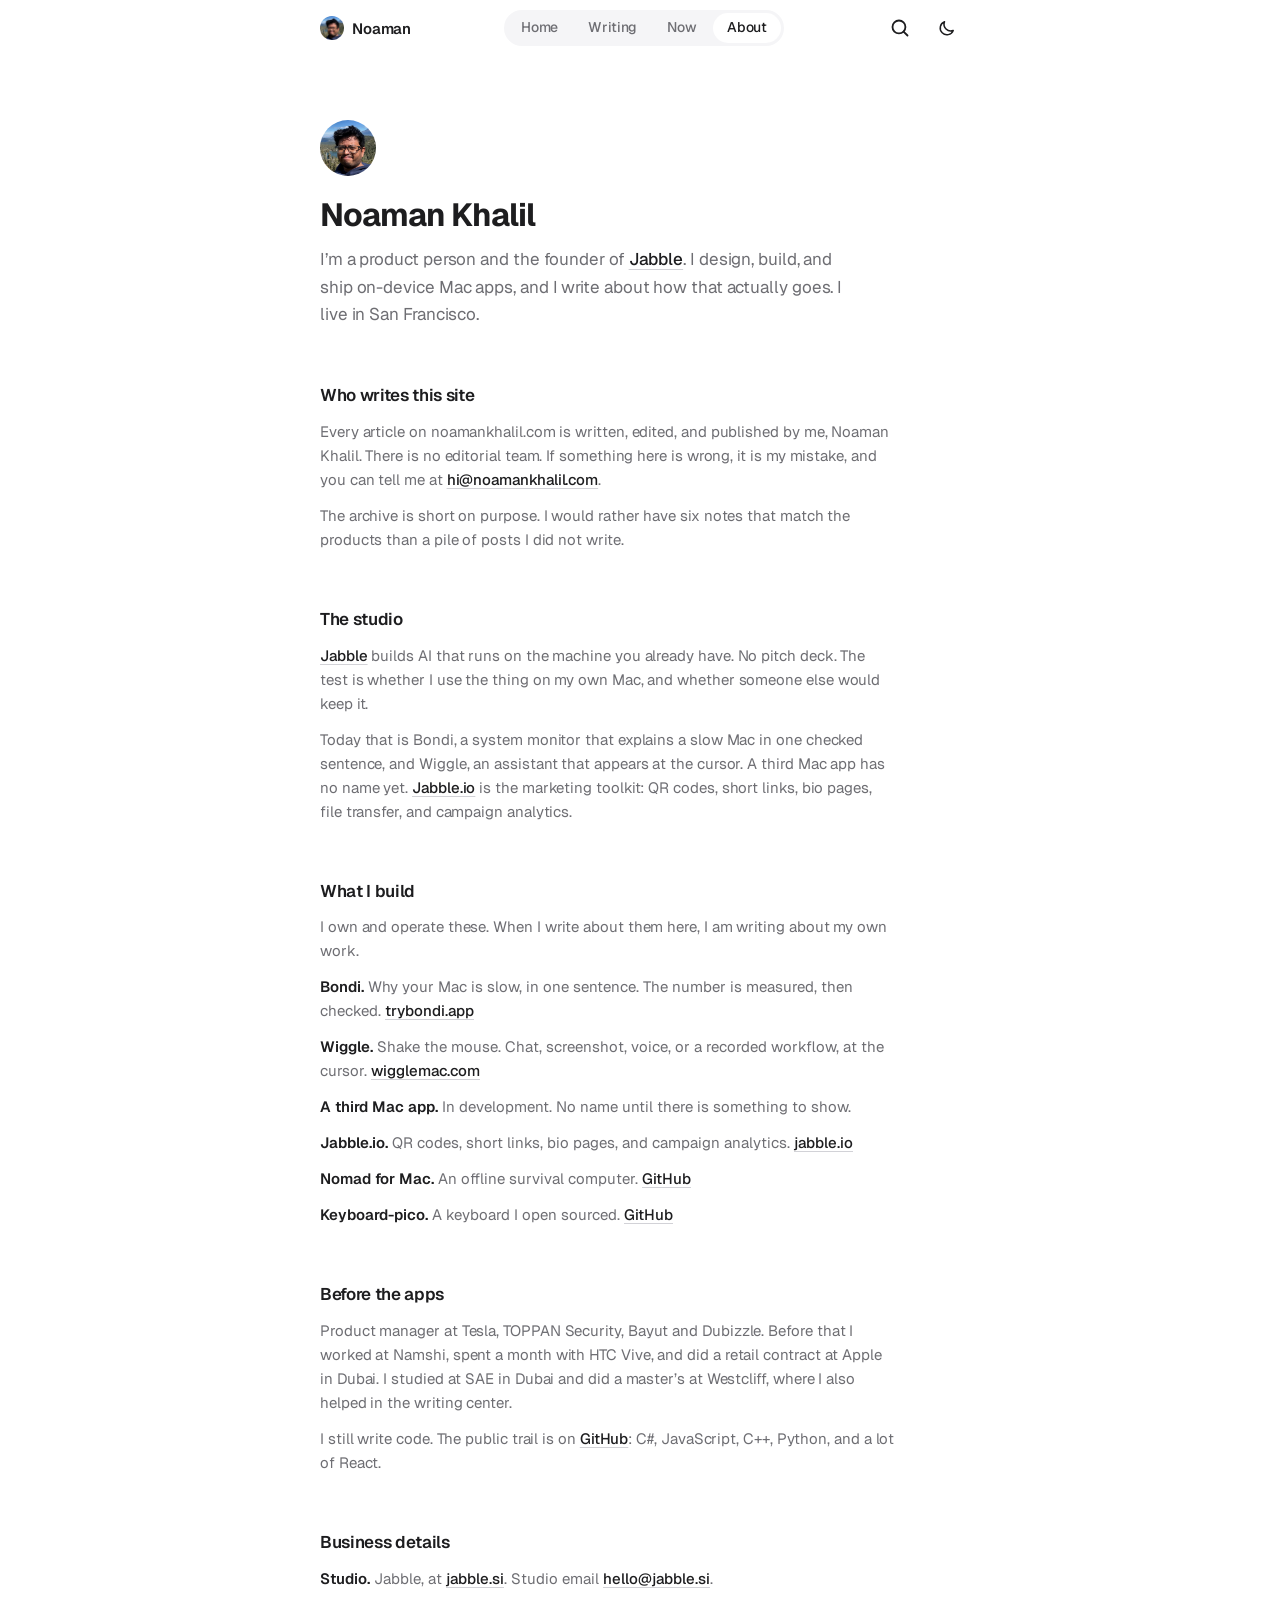
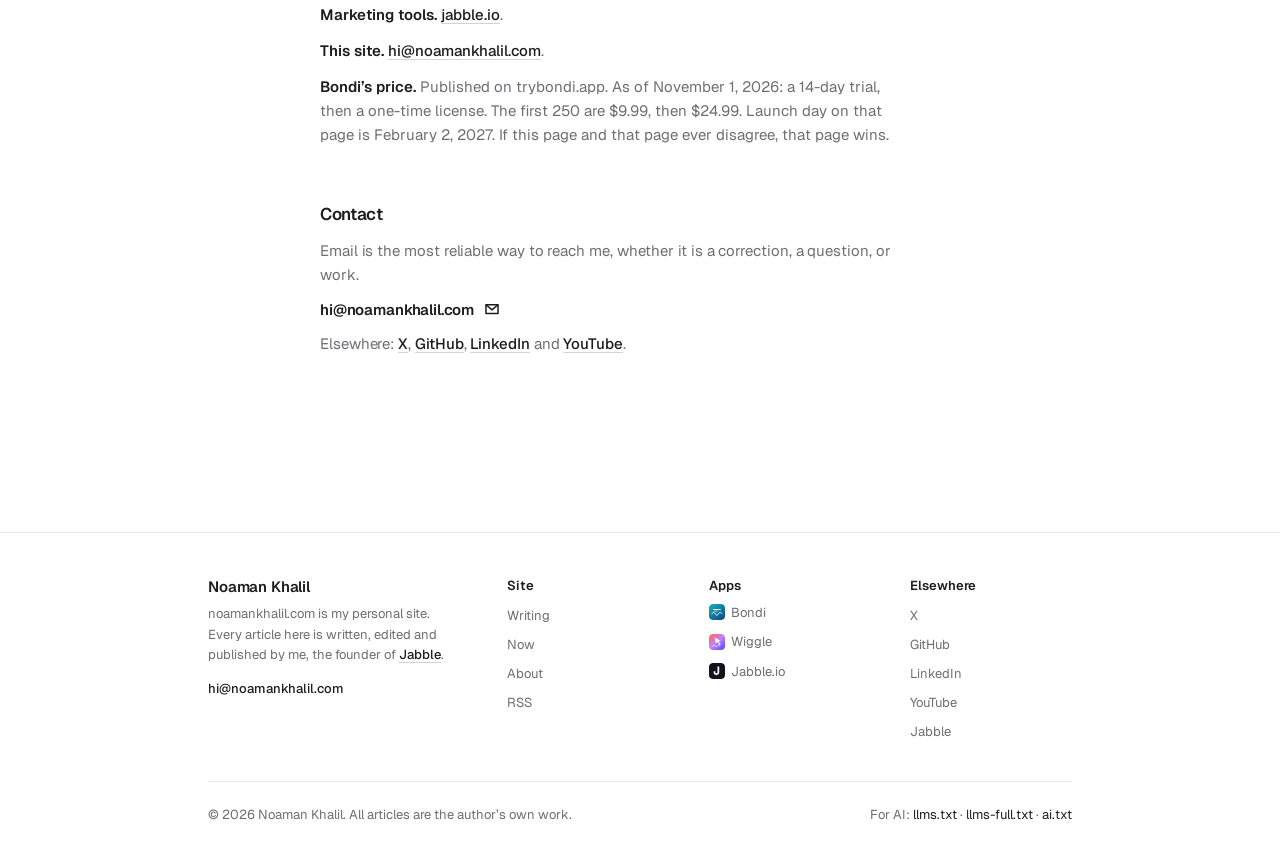
==== about/index.html @ a0c40c72 "Build a personal site in the attacomsian layout Replace the studio template with Noaman Khalil’s app" ====
<!DOCTYPE html>
<html lang="en">
<head>
<script>
(function () {
  document.documentElement.classList.add('js');
  try {
    var stored = localStorage.getItem('theme');
    if (stored === 'light' || stored === 'dark') document.documentElement.setAttribute('data-theme', stored);
  } catch (e) {}
})();
</script>
<meta charset="utf-8">
<meta name="viewport" content="width=device-width, initial-scale=1">
<title>About</title>
<meta name="description" content="Noaman Khalil is the founder of Jabble. He builds Bondi and Wiggle, two on-device Mac apps, and writes every article on this site himself.">
<meta name="author" content="Noaman Khalil">
<link rel="icon" type="image/svg+xml" href="/assets/img/ico/favicon.svg">
<link rel="manifest" href="/assets/img/ico/site.webmanifest">
<link rel="preconnect" href="https://fonts.googleapis.com">
<link rel="preconnect" href="https://fonts.gstatic.com" crossorigin>
<link href="https://fonts.googleapis.com/css2?family=DM+Serif+Display:ital@1&family=Geist:wght@400;500;600;700;800&display=swap" rel="stylesheet">
<link rel="stylesheet" href="/css/site.css">
<link rel="canonical" href="https://noamankhalil.com/about">
<link rel="alternate" type="application/rss+xml" title="Noaman Khalil" href="/feed.xml">
<meta name="twitter:card" content="summary">
<meta name="twitter:site" content="@KhalilNoaman">
<meta name="twitter:creator" content="@KhalilNoaman">
<meta name="twitter:title" content="About">
<meta name="twitter:description" content="Noaman Khalil is the founder of Jabble. He builds Bondi and Wiggle, two on-device Mac apps, and writes every article on this site himself.">
<meta property="og:title" content="About">
<meta property="og:description" content="Noaman Khalil is the founder of Jabble. He builds Bondi and Wiggle, two on-device Mac apps, and writes every article on this site himself.">
<meta property="og:url" content="https://noamankhalil.com/about">
<meta property="og:type" content="website">
<meta property="og:site_name" content="noamankhalil.com">
<meta property="og:image" content="https://noamankhalil.com/assets/img/noaman.jpg">
<script type="application/ld+json">{"@context": "https://schema.org", "@graph": [{"@type": "Person", "@id": "https://noamankhalil.com/#person", "name": "Noaman Khalil", "alternateName": "Noaman", "url": "https://noamankhalil.com/about", "image": "https://noamankhalil.com/assets/img/noaman.jpg", "email": "mailto:hi@noamankhalil.com", "jobTitle": "Founder of Jabble", "homeLocation": "San Francisco, California", "description": "Noaman Khalil builds on-device Mac apps under Jabble, including Bondi and Wiggle, and writes about the work at noamankhalil.com.", "sameAs": ["https://x.com/KhalilNoaman", "https://github.com/NoamanKhalil", "https://www.linkedin.com/in/noamank", "https://www.youtube.com/channel/UCtg4sirNQu0z3b1VhSxiKQA", "https://jabble.si/", "https://jabble.io/"]}, {"@type": "WebSite", "@id": "https://noamankhalil.com/#website", "name": "noamankhalil.com", "url": "https://noamankhalil.com/", "description": "Noaman Khalil builds on-device Mac apps under Jabble and writes about the work.", "publisher": {"@id": "https://noamankhalil.com/#person"}}]}</script>
</head>
<body>
<header class="site-header">
  <div class="topbar">
    <button class="menu-button" type="button" aria-controls="site-menu" aria-expanded="false" aria-label="Open menu">
      <span class="menu-button-open" aria-hidden="true"><svg width="20" height="20" viewBox="0 0 24 24" fill="none"><path d="M5 8H19" stroke="currentColor" stroke-width="2.5" stroke-linecap="round"></path><path d="M5 16H19" stroke="currentColor" stroke-width="2.5" stroke-linecap="round"></path></svg></span>
      <span class="menu-button-close" aria-hidden="true"><svg width="20" height="20" viewBox="0 0 24 24" fill="none"><path d="M6 6L18 18" stroke="currentColor" stroke-width="2.5" stroke-linecap="round"></path><path d="M6 18L18 6" stroke="currentColor" stroke-width="2.5" stroke-linecap="round"></path></svg></span>
    </button>
    <a class="topbar-brand" href="/" aria-label="Noaman, home">
      <img class="topbar-avatar" src="/assets/img/noaman.jpg" alt="" width="24" height="24">
      <span>Noaman</span>
    </a>
    <nav class="topbar-nav" aria-label="Primary"><a class="topbar-nav-link" href="/">Home</a><a class="topbar-nav-link" href="/blog">Writing</a><a class="topbar-nav-link" href="/now">Now</a><a class="topbar-nav-link is-active" href="/about">About</a></nav>
    <div class="topbar-actions">
      <button class="search-button" type="button" aria-controls="article-search" aria-expanded="false" aria-label="Search articles"><svg width="20" height="20" viewBox="0 0 24 24" fill="none" aria-hidden="true"><path d="M10.75 18.5C15.0302 18.5 18.5 15.0302 18.5 10.75C18.5 6.46979 15.0302 3 10.75 3C6.46979 3 3 6.46979 3 10.75C3 15.0302 6.46979 18.5 10.75 18.5Z" stroke="currentColor" stroke-width="2.2" stroke-linecap="round" stroke-linejoin="round"></path><path d="M16.25 16.25L21 21" stroke="currentColor" stroke-width="2.2" stroke-linecap="round"></path></svg></button>
      <button class="theme-button" type="button" aria-label="Switch theme">
        <span class="theme-button-light" aria-hidden="true"><svg width="19" height="19" viewBox="0 0 24 24" fill="none"><path d="M20.5 14.5A8.5 8.5 0 0 1 9.5 3.5a8.5 8.5 0 1 0 11 11Z" stroke="currentColor" stroke-width="1.9" stroke-linejoin="round"></path></svg></span>
        <span class="theme-button-dark" aria-hidden="true"><svg width="19" height="19" viewBox="0 0 24 24" fill="none"><circle cx="12" cy="12" r="4.2" stroke="currentColor" stroke-width="1.9"></circle><path d="M12 2.6v2.2M12 19.2v2.2M21.4 12h-2.2M4.8 12H2.6M18.6 5.4l-1.6 1.6M7 17l-1.6 1.6M18.6 18.6 17 17M7 7 5.4 5.4" stroke="currentColor" stroke-width="1.9" stroke-linecap="round"></path></svg></span>
      </button>
    </div>
  </div>
  <div class="menu-overlay" id="site-menu" hidden>
    <nav class="menu-nav" aria-label="Primary"><div class="menu-list"><a class="menu-link" href="/">Home</a><a class="menu-link" href="/blog">Writing</a><a class="menu-link" href="/now">Now</a><a class="menu-link is-active" href="/about">About</a></div></nav>
  </div>
  <div class="search-dialog" id="article-search" role="dialog" aria-modal="true" aria-labelledby="article-search-title" hidden>
    <div class="search-panel">
      <h2 class="sr-only" id="article-search-title">Search articles</h2>
      <div class="search-field">
        <svg class="search-field-icon" width="18" height="18" viewBox="0 0 24 24" fill="none" aria-hidden="true"><path d="M10.75 18.5C15.0302 18.5 18.5 15.0302 18.5 10.75C18.5 6.46979 15.0302 3 10.75 3C6.46979 3 3 6.46979 3 10.75C3 15.0302 6.46979 18.5 10.75 18.5Z" stroke="currentColor" stroke-width="2.2" stroke-linecap="round" stroke-linejoin="round"></path><path d="M16.25 16.25L21 21" stroke="currentColor" stroke-width="2.2" stroke-linecap="round"></path></svg>
        <label class="sr-only" for="article-search-input">Search articles</label>
        <input class="search-input" id="article-search-input" type="search" placeholder="Search articles" autocomplete="off" spellcheck="false" role="combobox" aria-expanded="false" aria-controls="search-results" aria-autocomplete="list">
        <button class="search-close" type="button" aria-label="Close search">esc</button>
      </div>
      <p class="search-status" data-search-status>Start typing to search articles.</p>
      <ul class="search-results" id="search-results" data-search-results role="listbox"></ul>
      <div class="search-foot" aria-hidden="true">
        <span class="search-hint"><kbd>↑</kbd><kbd>↓</kbd> to move</span>
        <span class="search-hint"><kbd>↵</kbd> to open</span>
      </div>
    </div>
  </div>
</header>
<main>
<div class="page-frame">
  <section class="content-section profile-section">
    <img class="avatar" src="/assets/img/noaman.jpg" alt="Noaman Khalil" width="84" height="84">
    <h1 class="profile-title">Noaman Khalil</h1>
    <p class="profile-lead">I’m a product person and the founder of <a class="inline-link" href="https://jabble.si/?ref=noamankhalil">Jabble</a>. I design, build, and ship on-device Mac apps, and I write about how that actually goes. I live in San Francisco.</p>
  </section>
  <section class="content-section">
    <h2 class="section-title">Who writes this site</h2>
    <p class="prose-line">Every article on noamankhalil.com is written, edited, and published by me, Noaman Khalil. There is no editorial team. If something here is wrong, it is my mistake, and you can tell me at <a class="inline-link" href="mailto:hi@noamankhalil.com">hi@noamankhalil.com</a>.</p>
    <p class="prose-line">The archive is short on purpose. I would rather have six notes that match the products than a pile of posts I did not write.</p>
  </section>
  <section class="content-section">
    <h2 class="section-title">The studio</h2>
    <p class="prose-line"><a class="inline-link" href="https://jabble.si/?ref=noamankhalil">Jabble</a> builds AI that runs on the machine you already have. No pitch deck. The test is whether I use the thing on my own Mac, and whether someone else would keep it.</p>
    <p class="prose-line">Today that is Bondi, a system monitor that explains a slow Mac in one checked sentence, and Wiggle, an assistant that appears at the cursor. A third Mac app has no name yet. <a class="inline-link" href="https://jabble.io/?ref=noamankhalil">Jabble.io</a> is the marketing toolkit: QR codes, short links, bio pages, file transfer, and campaign analytics.</p>
  </section>
  <section class="content-section">
    <h2 class="section-title">What I build</h2>
    <p class="prose-line">I own and operate these. When I write about them here, I am writing about my own work.</p>
    <ul class="now-focus-list">
      <li class="now-focus-item"><b>Bondi.</b> Why your Mac is slow, in one sentence. The number is measured, then checked. <a class="inline-link" href="https://trybondi.app/?ref=noamankhalil">trybondi.app</a></li>
      <li class="now-focus-item"><b>Wiggle.</b> Shake the mouse. Chat, screenshot, voice, or a recorded workflow, at the cursor. <a class="inline-link" href="https://wigglemac.com/?ref=noamankhalil">wigglemac.com</a></li>
      <li class="now-focus-item"><b>A third Mac app.</b> In development. No name until there is something to show.</li>
      <li class="now-focus-item"><b>Jabble.io.</b> QR codes, short links, bio pages, and campaign analytics. <a class="inline-link" href="https://jabble.io/?ref=noamankhalil">jabble.io</a></li>
      <li class="now-focus-item"><b>Nomad for Mac.</b> An offline survival computer. <a class="inline-link" href="https://github.com/NoamanKhalil/project-nomad-MacOs">GitHub</a></li>
      <li class="now-focus-item"><b>Keyboard-pico.</b> A keyboard I open sourced. <a class="inline-link" href="https://github.com/NoamanKhalil/Keyboard-pico">GitHub</a></li>
    </ul>
  </section>
  <section class="content-section">
    <h2 class="section-title">Before the apps</h2>
    <p class="prose-line">Product manager at Tesla, TOPPAN Security, Bayut and Dubizzle. Before that I worked at Namshi, spent a month with HTC Vive, and did a retail contract at Apple in Dubai. I studied at SAE in Dubai and did a master’s at Westcliff, where I also helped in the writing center.</p>
    <p class="prose-line">I still write code. The public trail is on <a class="inline-link" href="https://github.com/NoamanKhalil">GitHub</a>: C#, JavaScript, C++, Python, and a lot of React.</p>
  </section>
  <section class="content-section">
    <h2 class="section-title">Business details</h2>
    <ul class="now-focus-list">
      <li class="now-focus-item"><b>Studio.</b> Jabble, at <a class="inline-link" href="https://jabble.si/?ref=noamankhalil">jabble.si</a>. Studio email <a class="inline-link" href="mailto:hello@jabble.si">hello@jabble.si</a>.</li>
      <li class="now-focus-item"><b>Marketing tools.</b> <a class="inline-link" href="https://jabble.io/?ref=noamankhalil">jabble.io</a>.</li>
      <li class="now-focus-item"><b>This site.</b> <a class="inline-link" href="mailto:hi@noamankhalil.com">hi@noamankhalil.com</a>.</li>
      <li class="now-focus-item"><b>Bondi’s price.</b> Published on trybondi.app. As of November 1, 2026: a 14-day trial, then a one-time license. The first 250 are $9.99, then $24.99. Launch day on that page is February 2, 2027. If this page and that page ever disagree, that page wins.</li>
    </ul>
  </section>
  <section class="content-section contact-section">
    <h2 class="section-title">Contact</h2>
    <p class="prose-line">Email is the most reliable way to reach me, whether it is a correction, a question, or work.</p>
    <a class="contact-link" href="mailto:hi@noamankhalil.com"><span>hi@noamankhalil.com</span><svg width="20" height="20" viewBox="0 0 24 24" fill="none" aria-hidden="true"><path d="M4.75 6.75H19.25V17.25H4.75V6.75Z" stroke="currentColor" stroke-width="1.8" stroke-linejoin="round"></path><path d="M5.25 7.25L12 13L18.75 7.25" stroke="currentColor" stroke-width="1.8" stroke-linecap="round" stroke-linejoin="round"></path></svg></a>
    <p class="prose-line">Elsewhere: <a class="inline-link" href="https://x.com/KhalilNoaman">X</a>, <a class="inline-link" href="https://github.com/NoamanKhalil">GitHub</a>, <a class="inline-link" href="https://www.linkedin.com/in/noamank">LinkedIn</a> and <a class="inline-link" href="https://www.youtube.com/channel/UCtg4sirNQu0z3b1VhSxiKQA">YouTube</a>.</p>
  </section>
</div>
</main>
<footer class="site-footer">
  <div class="footer-frame">
    <div class="footer-grid">
      <div class="footer-identity">
        <p class="footer-name">Noaman Khalil</p>
        <p class="footer-statement">noamankhalil.com is my personal site. Every article here is written, edited and published by me, the founder of <a class="footer-inline-link" href="https://jabble.si/?ref=noamankhalil" rel="noopener me">Jabble</a>.</p>
        <a class="footer-email" href="mailto:hi@noamankhalil.com">hi@noamankhalil.com</a>
      </div>
      <nav aria-label="Site">
        <p class="footer-col-title">Site</p>
        <ul class="footer-col-list">
          <li><a class="footer-link" href="/blog">Writing</a></li>
          <li><a class="footer-link" href="/now">Now</a></li>
          <li><a class="footer-link" href="/about">About</a></li>
          <li><a class="footer-link" href="/feed.xml">RSS</a></li>
        </ul>
      </nav>
      <nav aria-label="Apps">
        <p class="footer-col-title">Apps</p>
        <ul class="footer-col-list">
          <li><a class="footer-link" href="https://trybondi.app/?ref=noamankhalil" target="_blank" rel="noopener"><img class="footer-link-icon" src="/assets/img/products/bondi.svg" alt="" width="16" height="16" loading="lazy">Bondi</a></li>
          <li><a class="footer-link" href="https://wigglemac.com/?ref=noamankhalil" target="_blank" rel="noopener"><img class="footer-link-icon" src="/assets/img/products/wiggle.svg" alt="" width="16" height="16" loading="lazy">Wiggle</a></li>
          <li><a class="footer-link" href="https://jabble.io/?ref=noamankhalil" target="_blank" rel="noopener"><img class="footer-link-icon" src="/assets/img/products/jabble.svg" alt="" width="16" height="16" loading="lazy">Jabble.io</a></li>
        </ul>
      </nav>
      <nav aria-label="Elsewhere">
        <p class="footer-col-title">Elsewhere</p>
        <ul class="footer-col-list">
          <li><a class="footer-link" href="https://x.com/KhalilNoaman" target="_blank" rel="noopener">X</a></li>
          <li><a class="footer-link" href="https://github.com/NoamanKhalil" target="_blank" rel="noopener">GitHub</a></li>
          <li><a class="footer-link" href="https://www.linkedin.com/in/noamank" target="_blank" rel="noopener">LinkedIn</a></li>
          <li><a class="footer-link" href="https://www.youtube.com/channel/UCtg4sirNQu0z3b1VhSxiKQA" target="_blank" rel="noopener">YouTube</a></li>
          <li><a class="footer-link" href="https://jabble.si/?ref=noamankhalil" target="_blank" rel="noopener">Jabble</a></li>
        </ul>
      </nav>
    </div>
    <div class="footer-bottom">
      <p>© 2026 Noaman Khalil. All articles are the author’s own work.</p>
      <p>For AI: <a href="/llms.txt">llms.txt</a> · <a href="/llms-full.txt">llms-full.txt</a> · <a href="/ai.txt">ai.txt</a></p>
    </div>
  </div>
</footer>
<script src="/js/site.js"></script>
</body>
</html>
---- css/site.css ----
:root{--bg: #ffffff;--text: #1d1d1f;--text-secondary: #6e6e73;--text-tertiary: #86868b;--line: #e8e8ed;--surface-hover: #f5f5f7;--accent: #fa5320;--accent-soft: #fc9c7f;--icon-filter: grayscale(1) saturate(0);--icon-filter-hover: none;--page-gradient: none;--surface-sunk: #f5f5f7;--surface-code: #f5f5f7;--surface-raised: #f5f5f7;--surface-card: #f5f5f7;--surface-scrim: rgba(255, 255, 255, .78);--code-text: #09090b;--button-primary-hover: #27272a;--selection: rgba(9, 9, 11, .12);--shadow-panel: 0 1.5rem 5rem rgba(9, 9, 11, .12);--shadow-media: 0 .875rem 2.5rem rgba(9, 9, 11, .08);--hatch: rgba(9, 9, 11, .14);--sponsored-border: rgba(180, 83, 9, .24);--sponsored-bg: #fffbeb;--sponsored-text: #92400e;--line-strong: #d2d2d7;--frame: 42rem;--font-body: "Geist", sans-serif;--font-heading: "Geist", sans-serif;--font-accent: "DM Serif Display", serif;color-scheme:light}@media(prefers-color-scheme:dark){:root:not([data-theme=light]){--bg: #0b0b0c;--text: #f5f5f7;--text-secondary: #a1a1a6;--text-tertiary: #86868b;--line: rgba(255, 255, 255, .12);--line-strong: rgba(255, 255, 255, .24);--surface-hover: #161618;--accent: #ff7448;--accent-soft: #fc9c7f;--icon-filter: grayscale(1) saturate(0) invert(1);--icon-filter-hover: grayscale(1) saturate(0) invert(1);--page-gradient: none;--surface-sunk: #161618;--surface-code: #161618;--surface-raised: #161618;--surface-card: #161618;--surface-scrim: rgba(11, 11, 13, .82);--code-text: #e4e4e7;--button-primary-hover: #d4d4d8;--selection: rgba(244, 244, 245, .18);--shadow-panel: 0 1.5rem 5rem rgba(0, 0, 0, .6);--shadow-media: 0 .875rem 2.5rem rgba(0, 0, 0, .5);--hatch: rgba(244, 244, 245, .16);--sponsored-border: rgba(250, 204, 21, .28);--sponsored-bg: rgba(250, 204, 21, .1);--sponsored-text: #fcd34d;color-scheme:dark}}:root[data-theme=dark]{--bg: #0b0b0c;--text: #f4f4f5;--text-secondary: #b4b4bd;--text-tertiary: #9b9ba6;--line: rgba(244, 244, 245, .12);--line-strong: rgba(255, 255, 255, .24);--surface-hover: rgba(244, 244, 245, .08);--accent: #ff7448;--accent-soft: #fc9c7f;--icon-filter: grayscale(1) saturate(0) invert(1);--icon-filter-hover: grayscale(1) saturate(0) invert(1);--page-gradient: none;--surface-sunk: #161618;--surface-code: #1c1c20;--surface-raised: #141417;--surface-card: #161618;--surface-scrim: rgba(11, 11, 13, .82);--code-text: #e4e4e7;--button-primary-hover: #d4d4d8;--selection: rgba(244, 244, 245, .18);--shadow-panel: 0 1.5rem 5rem rgba(0, 0, 0, .6);--shadow-media: 0 .875rem 2.5rem rgba(0, 0, 0, .5);--hatch: rgba(244, 244, 245, .16);--sponsored-border: rgba(250, 204, 21, .28);--sponsored-bg: rgba(250, 204, 21, .1);--sponsored-text: #fcd34d;color-scheme:dark}*{box-sizing:border-box}html,body{min-height:100%;margin:0}html{background:var(--bg)}body{background:var(--page-gradient);color:var(--text);font-family:var(--font-body, "Geist", sans-serif);-webkit-font-smoothing:antialiased;text-rendering:optimizeLegibility}body.menu-open,body.search-open{overflow:hidden}main{display:block;min-height:calc(100vh - 3.5rem)}img{display:block;max-width:100%}a{color:inherit;text-decoration:none}.inline-link{color:var(--text);font-weight:500;text-decoration:underline;text-decoration-color:var(--line-strong);text-decoration-thickness:1px;text-underline-offset:.22em;transition:text-decoration-color .16s ease}.inline-link:hover,.inline-link:focus-visible{text-decoration-color:currentColor;outline:none}.out-link{display:inline-flex;align-items:center;gap:.25rem;color:var(--text-secondary);font-size:.875rem;line-height:1.4;font-weight:500;letter-spacing:-.01em;transition:color .16s ease}.out-link span{text-decoration:underline;text-decoration-color:var(--line-strong);text-decoration-thickness:1px;text-underline-offset:.22em;transition:text-decoration-color .16s ease}.out-link svg{transition:transform .16s ease}.out-link:hover,.out-link:focus-visible{color:var(--text);outline:none}.out-link:hover span,.out-link:focus-visible span{text-decoration-color:currentColor}.out-link:hover svg,.out-link:focus-visible svg{transform:translate(1px,-1px)}button{font:inherit}svg{display:block}::selection{background:var(--selection)}.sr-only{position:absolute;width:1px;height:1px;padding:0;margin:-1px;overflow:hidden;clip:rect(0,0,0,0);white-space:nowrap;border:0}body:has(.post-page){--frame: 46.875rem}.site-header{position:sticky;top:0;z-index:20}.site-header:before{content:"";position:absolute;inset:0;z-index:-1;background:color-mix(in srgb,var(--bg) 84%,transparent);-webkit-backdrop-filter:saturate(180%) blur(14px);backdrop-filter:saturate(180%) blur(14px)}.topbar{display:flex;align-items:center;gap:.25rem;width:min(100%,var(--frame));height:3.5rem;margin:0 auto;padding:0 .5rem 0 1rem;background:transparent}.topbar-brand{display:inline-flex;align-items:center;gap:.5rem;color:var(--text);font-size:.9375rem;line-height:1.4;font-weight:600;letter-spacing:-.01em}.topbar-emoji{margin-left:-.125rem;font-size:.9375rem;line-height:1}.topbar-avatar{width:1.5rem;height:1.5rem;border-radius:999px;object-fit:cover}.topbar-brand:hover,.topbar-brand:focus-visible{color:var(--text);outline:none}.menu-button{display:inline-flex;align-items:center;justify-content:center;width:2.75rem;height:2.75rem;padding:0;border:0;border-radius:999px;background:transparent;color:var(--text);cursor:pointer;transition:background-color .16s ease;order:3}.menu-button:hover,.menu-button:focus-visible{background:var(--surface-hover);outline:none}.menu-button-close,.menu-button.is-open .menu-button-open{display:none}.menu-button.is-open .menu-button-close{display:block}.topbar-nav{display:none;align-items:center;gap:.125rem;padding:.1875rem;border-radius:999px;background:var(--surface-card)}.topbar-nav-link{padding:.3125rem .875rem;border-radius:999px;color:var(--text-secondary);font-size:.875rem;line-height:1.4;font-weight:500;letter-spacing:-.01em;transition:background-color .16s ease,color .16s ease}.topbar-nav-link:hover,.topbar-nav-link:focus-visible{color:var(--text);outline:none}.topbar-nav-link.is-active{background:var(--bg);color:var(--text)}.topbar-actions{display:flex;align-items:center;gap:.125rem;margin-left:auto}@media(min-width:48rem){.topbar{display:grid;grid-template-columns:1fr auto 1fr}.topbar-brand{justify-self:start}.topbar-actions{justify-self:end}.menu-button{display:none}.topbar-nav{display:flex}}.search-button{display:inline-flex;align-items:center;justify-content:center;flex:none;width:2.75rem;height:2.75rem;padding:0;border:0;border-radius:999px;background:transparent;color:var(--text);cursor:pointer;transition:background-color .16s ease}.search-button:hover,.search-button:focus-visible{background:var(--surface-hover);outline:none}.theme-button{display:inline-flex;align-items:center;justify-content:center;flex:none;width:2.75rem;height:2.75rem;padding:0;border:0;border-radius:999px;background:transparent;color:var(--text);cursor:pointer;transition:background-color .16s ease}.theme-button:hover,.theme-button:focus-visible{background:var(--surface-hover);outline:none}.theme-button-dark{display:none}:root[data-theme=dark] .theme-button-light{display:none}:root[data-theme=dark] .theme-button-dark{display:block}@media(prefers-color-scheme:dark){:root:not([data-theme=light]) .theme-button-light{display:none}:root:not([data-theme=light]) .theme-button-dark{display:block}:root[data-theme=light] .theme-button-light{display:block}:root[data-theme=light] .theme-button-dark{display:none}}.menu-overlay{position:fixed;inset:2.75rem 0 0;z-index:19;background:transparent}.menu-overlay[hidden]{display:none}.menu-nav{height:100%;overflow-y:auto;padding:1.5rem}.menu-list{display:flex;flex-direction:column;gap:.25rem}.menu-link{padding:.5rem 0;font-family:var(--font-heading, "Geist", sans-serif);font-size:1.25rem;font-weight:600;color:var(--text-tertiary);letter-spacing:-.01em}.menu-link:hover,.menu-link.is-active{color:var(--text)}.search-dialog{position:fixed;inset:0;z-index:40;display:grid;place-items:start center;padding:max(4.5rem,14vh) 1rem 1rem;background:color-mix(in srgb,var(--bg) 55%,transparent);-webkit-backdrop-filter:saturate(160%) blur(18px);backdrop-filter:saturate(160%) blur(18px)}.search-dialog[hidden]{display:none}.search-panel{width:min(100%,36rem);overflow:hidden;border:1px solid var(--line);border-radius:1rem;background:var(--bg);box-shadow:0 1rem 3rem #09090b1a}.search-field{display:flex;align-items:center;gap:.625rem;padding:0 .75rem 0 1rem;border-bottom:1px solid var(--line)}.search-field-icon{flex:none;color:var(--text-tertiary)}.search-input{flex:1;min-width:0;padding:1rem 0;border:0;background:transparent;color:var(--text);font-size:1rem;line-height:1.4;font-weight:500;letter-spacing:-.01em;outline:none;-webkit-appearance:none;appearance:none}.search-input::-webkit-search-cancel-button{display:none}.search-input::placeholder{color:var(--text-tertiary)}.search-close{flex:none;padding:.1875rem .4375rem;border:1px solid var(--line);border-radius:.375rem;background:transparent;color:var(--text-tertiary);font-family:inherit;font-size:.6875rem;line-height:1.4;cursor:pointer;transition:border-color .16s ease,color .16s ease}.search-close:hover,.search-close:focus-visible{border-color:var(--line-strong);color:var(--text);outline:none}.search-status{margin:0;padding:.875rem 1rem .5rem;color:var(--text-tertiary);font-size:.8125rem;line-height:1.5}.search-results{display:flex;flex-direction:column;max-height:min(24rem,50vh);margin:0;padding:0 .375rem .375rem;overflow-y:auto;list-style:none}.search-results:empty{display:none}.search-result-link{display:flex;align-items:baseline;justify-content:space-between;gap:1rem;padding:.5rem .625rem;border-radius:.5rem}.search-result-link:hover,.search-result-link:focus-visible,.search-result-item.is-active .search-result-link{background:var(--surface-hover);outline:none}.search-foot{display:none;gap:1rem;padding:.625rem 1rem;border-top:1px solid var(--line);color:var(--text-tertiary);font-size:.75rem;line-height:1.4}@media(min-width:48rem){.search-foot{display:flex}}.search-hint{display:inline-flex;align-items:center;gap:.25rem}.search-foot kbd{display:inline-flex;align-items:center;justify-content:center;min-width:1.25rem;height:1.25rem;padding:0 .25rem;border:1px solid var(--line);border-radius:.3125rem;background:transparent;color:var(--text-secondary);font-family:inherit;font-size:.6875rem;line-height:1}.search-shortcut{display:none;align-items:center;gap:.125rem;margin-left:.375rem;color:var(--text-tertiary);font-size:.8125rem}@media(min-width:48rem){.search-shortcut{display:inline-flex}}.search-result-title{min-width:0;overflow:hidden;color:var(--text);font-size:.9375rem;line-height:1.45;font-weight:500;letter-spacing:-.01em;text-overflow:ellipsis;white-space:nowrap}.search-result-meta{flex:none;color:var(--text-tertiary);font-size:.75rem;line-height:1.4;font-variant-numeric:tabular-nums}.page-frame{width:min(100%,var(--frame));margin:0 auto;padding:4rem 0 6rem;display:flex;flex-direction:column;gap:3.75rem;line-height:1.6}.home-page{width:min(100%,var(--frame));gap:3.5rem;padding-top:3.5rem}.content-section,.social-list{padding:0 1rem}.content-section{display:flex;flex-direction:column;gap:1rem}.profile-section{gap:1rem}.home-hero{gap:1.125rem}.avatar{width:3.75rem;height:3.75rem;margin-bottom:2rem;border-radius:999px;object-fit:cover;user-select:none}.home-hero .avatar{width:5.25rem;height:5.25rem;margin-bottom:1rem}.profile-title,.post-title{margin:0;font-family:var(--font-heading, "Geist", sans-serif);font-size:1.5rem;line-height:2rem;font-weight:700;letter-spacing:0}.home-title{max-width:20ch;font-size:clamp(2.125rem,5.5vw,4.25rem);line-height:1.06;letter-spacing:-.04em;text-wrap:balance}.home-title em,.profile-title em,.post-title em,.section-title em,.post-content h2 em,.post-content h3 em{font-family:var(--font-accent, "DM Serif Display", serif);font-style:italic;font-weight:400;color:var(--accent)}.mac-word{white-space:nowrap}.apple-mark{display:inline-block;width:.82em;height:.82em;margin-right:.1em;vertical-align:-.05em}.profile-lead{margin:0;max-width:43rem;color:var(--text-secondary);font-size:1.25rem;line-height:1.48;font-weight:500;letter-spacing:-.015em;text-wrap:pretty}.social-list{display:flex;gap:.5rem;align-items:center;margin:0;list-style:none}.social-link{display:inline-flex;align-items:center;justify-content:center;width:3rem;height:3rem;border-radius:999px;color:var(--text);transition:background-color .16s ease,color .16s ease}.social-icon{width:1.75rem;height:1.75rem;object-fit:contain;filter:var(--icon-filter);opacity:.56;transition:filter .16s ease,opacity .16s ease,transform .16s ease}.social-link:hover,.social-link:focus-visible{background:var(--surface-hover);outline:none}.social-link:hover .social-icon,.social-link:focus-visible .social-icon{filter:var(--icon-filter-hover);opacity:1}.section-head{display:flex;flex-direction:column;gap:.25rem}.section-head-row{flex-direction:row;align-items:center;justify-content:space-between;gap:1rem}.section-title{margin:0;color:var(--text);font-family:var(--font-heading, "Geist", sans-serif);font-size:1.25rem;line-height:1.4;font-weight:600;letter-spacing:-.02em}.section-copy{max-width:34rem;margin:0;color:var(--text-tertiary);font-size:1rem;line-height:1.6;font-weight:500;letter-spacing:-.01em;text-wrap:pretty}.section-link,.section-label,.back-link{display:inline-flex;align-items:center;align-self:flex-start;gap:0;color:var(--text-tertiary);font-family:var(--font-heading, "Geist", sans-serif);font-size:1rem;line-height:1.6;font-weight:600;letter-spacing:-.01em}.section-label{cursor:default;user-select:none;color:var(--text-tertiary);font-family:ui-monospace,SFMono-Regular,SF Mono,Menlo,Consolas,Liberation Mono,monospace;font-size:.8125rem;font-weight:500;letter-spacing:.18em;text-transform:uppercase}.now-updated,.stat-source{font-variant-numeric:tabular-nums}.entry-arrow,.section-link:hover svg{color:inherit}.contact-link:hover,.contact-link:focus-visible{color:var(--accent)}.section-link:hover,.section-link:focus-visible,.back-link:hover,.back-link:focus-visible{color:var(--text);outline:none}.entry-list{display:flex;flex-direction:column;gap:1rem;margin:0;padding:0;list-style:none}.entry-item{display:flex}.entry-link{display:inline-flex;flex:1;flex-direction:column;align-items:flex-start;gap:0}.entry-title-wrap{display:flex;align-items:center;gap:.5rem}.entry-title,.entry-detail{font-size:1.25rem;line-height:1.6}.entry-title{color:var(--text);font-family:var(--font-heading, "Geist", sans-serif);font-weight:500;text-underline-offset:1px;letter-spacing:-.01em}.writing-preview .entry-title{font-size:1.125rem}.entry-detail{color:var(--text-tertiary)}.entry-link:hover .entry-title,.entry-link:focus-visible .entry-title{text-decoration:underline}.entry-link:focus-visible{outline:none}.product-section,.writing-preview,.contact-section{gap:1.25rem}.product-grid{display:grid;grid-template-columns:1fr;gap:.875rem;margin:0;padding:0;list-style:none}@media(min-width:40rem){.product-grid{grid-template-columns:1fr 1fr;gap:1rem}}.product-card{display:flex;height:100%;flex-direction:column;gap:.3rem;padding:1.375rem;border:1px solid var(--line);border-radius:1.125rem;background:var(--surface-card);transition:transform .2s ease,border-color .2s ease,box-shadow .2s ease}.product-card:hover,.product-card:focus-visible{transform:translateY(-3px);border-color:color-mix(in srgb,var(--accent) 32%,var(--line));box-shadow:var(--shadow-media);outline:none}.product-card-top{display:flex;align-items:flex-start;justify-content:space-between;margin-bottom:.75rem}.product-card-name{color:var(--text);font-family:var(--font-heading, "Geist", sans-serif);font-size:1.125rem;line-height:1.45;font-weight:600;letter-spacing:-.01em}.product-card-detail{color:var(--text-tertiary);font-size:.9375rem;line-height:1.55}.building-row{display:flex;flex-direction:column;gap:.75rem;margin-top:1.25rem;padding-top:1.25rem;border-top:1px solid var(--line)}.building-label{color:var(--text-tertiary);font-family:ui-monospace,SFMono-Regular,SF Mono,Menlo,Consolas,Liberation Mono,monospace;font-size:.75rem;letter-spacing:.18em;text-transform:uppercase}.building-list{display:grid;grid-template-columns:1fr;gap:.625rem;margin:0;padding:0;list-style:none}@media(min-width:40rem){.building-list{grid-template-columns:1fr 1fr;gap:1rem}}.building-item{display:grid;grid-template-columns:auto auto minmax(0,1fr);align-items:baseline;gap:.5rem}.building-icon{width:1.25rem;height:1.25rem;align-self:center;border-radius:.3rem;object-fit:contain;filter:var(--icon-filter);opacity:.62}.building-name{color:var(--text);font-size:.9375rem;font-weight:600;letter-spacing:-.01em}.building-detail{color:var(--text-tertiary);font-size:.875rem;line-height:1.5}.lead-in{margin:0;color:var(--text-secondary);font-size:.9375rem;line-height:1.55;letter-spacing:-.005em;text-wrap:pretty}.lead-in b,.tile-caption b{color:var(--text);font-weight:600}.tile-grid{display:grid;grid-template-columns:1fr 1fr;gap:1.5rem .75rem;margin:0;padding:0;list-style:none}@media(min-width:40rem){.tile-grid{gap:1.75rem 1.25rem}}.app-tile{display:flex;flex-direction:column;gap:.25rem;color:inherit;text-decoration:none}.app-tile-panel{--g0: #8e8e93;--g1: #636366;display:flex;align-items:center;justify-content:center;gap:1rem;aspect-ratio:16 / 10;margin-bottom:.625rem;border-radius:1rem;background:linear-gradient(135deg,color-mix(in srgb,var(--g0) 16%,var(--bg)),color-mix(in srgb,var(--g1) 16%,var(--bg)))}.app-tile-icon{--bleed: 1;width:4.5rem;height:4.5rem;object-fit:contain;filter:drop-shadow(0 .625rem 1.125rem rgb(0 0 0 / .14));transform:scale(calc(1 / var(--bleed)));transition:transform .26s cubic-bezier(.2,.8,.2,1)}.app-tile-icon-small{width:3.5rem;height:3.5rem}a.app-tile:hover .app-tile-icon,a.app-tile:focus-visible .app-tile-icon{transform:scale(calc(1.07 / var(--bleed)))}a.app-tile:focus-visible{outline:none}a.app-tile:focus-visible .app-tile-panel{outline:2px solid var(--text);outline-offset:2px}.tile-caption{color:var(--text-secondary);font-size:.9375rem;line-height:1.5;letter-spacing:-.005em;text-wrap:pretty}.tile-meta{color:var(--text-tertiary);font-size:.75rem;line-height:1.4}@media(max-width:39.99rem){.app-tile-panel{aspect-ratio:1;gap:.5rem}.app-tile-icon{width:3.5rem;height:3.5rem}.app-tile-icon-small{width:2.5rem;height:2.5rem}.tile-caption{font-size:.875rem}}@media(prefers-reduced-motion:reduce){.app-tile-icon{transition:none}}.project-group{display:flex;flex-direction:column;gap:.625rem;margin-top:1.5rem}.project-list{display:grid;grid-template-columns:1fr;gap:.125rem 1.25rem;margin:0;padding:0;list-style:none}@media(min-width:40rem){.project-list{grid-template-columns:1fr 1fr}}.project-row{display:flex;align-items:center;gap:.75rem;margin:0 -.5rem;padding:.5rem;border-radius:.75rem;color:inherit;text-decoration:none;transition:background-color .16s ease}.project-row:hover,.project-row:focus-visible{background:var(--surface-hover);outline:none}.project-row-icon{flex:none;width:2rem;height:2rem;object-fit:contain}.prose-line{margin:0;max-width:40rem;color:var(--text-secondary);font-size:1rem;line-height:1.6}.product-tag-inline{display:inline-flex;align-items:center;margin-left:.5rem;padding:.1rem .45rem;border:1px solid color-mix(in srgb,var(--accent) 28%,transparent);border-radius:999px;color:var(--accent);font-family:ui-monospace,SFMono-Regular,SF Mono,Menlo,Consolas,Liberation Mono,monospace;font-size:.6875rem;font-style:normal;font-weight:600;letter-spacing:.08em;text-transform:uppercase;vertical-align:middle}.product-card:hover .product-icon,.product-card:focus-visible .product-icon{filter:var(--icon-filter-hover);opacity:1}.product-icon-wrap{display:inline-flex;align-items:center;justify-content:center;width:3.5rem;height:3.5rem}.product-icon{width:2.4rem;height:2.4rem;object-fit:contain;border-radius:.5rem;filter:var(--icon-filter);opacity:.62;transition:filter .16s ease,opacity .16s ease,transform .16s ease}.entry-arrow{display:inline-flex;align-items:center;justify-content:center;width:2.25rem;height:2.25rem;margin-top:.125rem;border:1px solid var(--line);border-radius:999px;color:var(--text-tertiary);transition:background-color .16s ease,color .16s ease,transform .16s ease}.product-link:hover .entry-arrow,.product-link:focus-visible .entry-arrow{background:var(--text);color:var(--bg);transform:translate(1px,-1px)}.writing-link{gap:.125rem;padding:.25rem 0}.writing-link .entry-detail{max-width:36rem;font-size:1rem;line-height:1.55}.contact-link{display:inline-flex;align-items:center;align-self:flex-start;gap:.5rem;color:var(--text);font-family:var(--font-heading, "Geist", sans-serif);font-size:1.125rem;line-height:1.4;font-weight:700;letter-spacing:-.01em;text-underline-offset:2px}.contact-link:hover,.contact-link:focus-visible{text-decoration:underline;outline:none}.archive-page,.reading-page{padding-top:4rem}.archive-page{gap:2.75rem}.archive-intro{gap:0}.archive-intro .profile-title{font-size:1.875rem;line-height:1.2;font-weight:700;letter-spacing:-.015em}.archive-groups{gap:2.5rem}.archive-year-group{display:flex;flex-direction:column;gap:.875rem}.archive-year{margin:0;color:var(--text-tertiary);font-family:ui-monospace,SFMono-Regular,SF Mono,Menlo,Consolas,Liberation Mono,monospace;font-size:.8125rem;line-height:1.4;font-weight:600;letter-spacing:.18em;font-variant-numeric:tabular-nums}.archive-year-list{display:flex;flex-direction:column;gap:.5rem;margin:0;padding:0;list-style:none}.archive-year-item{display:flex}.archive-year-link{display:inline-flex;align-items:flex-start;color:var(--text);font-family:var(--font-body, "Geist", sans-serif);font-size:1.125rem;line-height:1.6;font-weight:600;letter-spacing:-.01em;text-underline-offset:2px}.archive-year-link:hover,.archive-year-link:focus-visible{text-decoration:underline;outline:none}.post-page{gap:0;padding-top:2.75rem;padding-bottom:0}.post-shell{gap:2.5rem;padding-bottom:3rem}.post-header{display:flex;flex-direction:column;gap:0}.post-date{margin:0 0 .5rem;color:var(--text-tertiary);font-size:1rem;line-height:1.6}.post-author{display:inline-flex;align-items:center;align-self:flex-start;gap:.625rem;margin-top:.875rem}.post-author-avatar{flex:none;width:2rem;height:2rem;border-radius:999px;object-fit:cover}.post-author-name{color:var(--text);font-size:1rem;line-height:1.5;font-weight:500}.reading-page .post-title{font-size:1.875rem;line-height:1.2;font-weight:700;letter-spacing:-.015em}.post-content{color:var(--text);font-family:var(--font-body, "Geist", sans-serif);font-size:1.125rem;line-height:1.7}.post-content p,.post-content ul,.post-content ol,.post-content li{color:var(--text)}.post-content>*:first-child{margin-top:0}.post-content>*:last-child{margin-bottom:0}.post-content p,.post-content ul,.post-content ol,.post-content pre,.post-content blockquote,.post-content table,.post-content figure,.post-content hr,.post-content video,.post-content .gist{margin:0 0 1.5rem}.post-content ul,.post-content ol{padding-left:1.4em;list-style-position:outside}.post-content ul{list-style-type:disc}.post-content ol{list-style-type:decimal}.post-content ul ul{list-style-type:circle}.post-content ul ul ul{list-style-type:square}.post-content ol ol{list-style-type:lower-alpha}.post-content ol ol ol{list-style-type:lower-roman}.post-content li::marker{color:var(--text-tertiary);font-size:.8em;font-weight:500}.post-content li+li{margin-top:.4rem}.post-content h2,.post-content h3,.post-content h4,.post-content h5,.post-content h6{margin:2.25rem 0 1rem;color:var(--text);font-family:var(--font-heading, "Geist", sans-serif);font-weight:600;line-height:1.2;letter-spacing:-.02em}.post-content h2{font-size:1.625rem}.post-content h3{font-size:1.25rem}.post-content a{color:var(--text);font-weight:500;text-decoration:underline;text-decoration-thickness:from-font;text-underline-offset:2px}.post-content strong{color:var(--text)}.post-content code{padding:.1rem .35rem;border-radius:.35rem;background:var(--surface-code);color:var(--text);font-family:ui-monospace,SFMono-Regular,SF Mono,Menlo,Consolas,Liberation Mono,monospace;font-size:.875em}.post-content pre{overflow-x:auto;padding:1rem 1.25rem;border-radius:.75rem;background:var(--surface-sunk);color:var(--code-text);font-family:ui-monospace,SFMono-Regular,SF Mono,Menlo,Consolas,Liberation Mono,monospace;font-size:1rem}.post-content .astro-code,.post-content .astro-code span{color:var(--shiki-light);background-color:var(--shiki-light-bg)}@media(prefers-color-scheme:dark){:root:not([data-theme=light]) .post-content .astro-code,:root:not([data-theme=light]) .post-content .astro-code span{color:var(--shiki-dark);background-color:var(--shiki-dark-bg)}}:root[data-theme=dark] .post-content .astro-code,:root[data-theme=dark] .post-content .astro-code span{color:var(--shiki-dark);background-color:var(--shiki-dark-bg)}.post-content pre code{padding:0;background:transparent}.post-content hr{border:0;border-top:1px solid var(--line)}.post-content blockquote{padding-left:1rem;border-left:2px solid var(--line);color:var(--text)}.post-content img{border-radius:1rem;border:1px solid var(--line)}.post-content video{width:100%;border:1px solid var(--line);border-radius:1rem;background:var(--surface-sunk);box-shadow:var(--shadow-media)}.post-content table{width:100%;border-collapse:collapse;font-family:var(--font-body, "Geist", sans-serif);font-size:1rem}.post-content th,.post-content td{padding:.75rem 0;text-align:left;border-bottom:1px solid var(--line)}.post-content .alert{padding:1rem 1.125rem;border:1px solid var(--line);border-radius:1rem;background:var(--surface-raised)}.post-content .gist,.post-content .gist .gist-file,.post-content .gist .gist-data,.post-content .gist .gist-meta{max-width:100%}.post-content .gist{overflow:auto;border-radius:.75rem}.post-tags{display:flex;flex-wrap:wrap;gap:.5rem;margin-top:2.5rem}.site-footer{margin-top:5rem;border-top:1px solid var(--line);background:var(--bg)}.footer-frame{width:min(100%,56rem);margin:0 auto;padding:2.75rem 1rem 2.5rem}.footer-grid{display:grid;grid-template-columns:1fr 1fr;gap:2rem 2.5rem}@media(min-width:40rem){.footer-grid{grid-template-columns:1.6fr 1fr 1fr 1fr}}.footer-identity{grid-column:1 / -1}@media(min-width:40rem){.footer-identity{grid-column:auto}}.footer-name{margin:0;color:var(--text);font-size:.9375rem;font-weight:600;letter-spacing:-.01em}.footer-statement{margin:.5rem 0 0;max-width:30ch;color:var(--text-secondary);font-size:.8125rem;line-height:1.6}.footer-email{display:inline-block;margin-top:.875rem;color:var(--text);font-size:.8125rem;font-weight:500;text-decoration:none}.footer-email:hover{text-decoration:underline;text-underline-offset:.2em}.footer-col-title{margin:0 0 .625rem;color:var(--text);font-size:.8125rem;font-weight:600}.footer-col-list{display:flex;flex-direction:column;gap:.5rem;margin:0;padding:0;list-style:none}.footer-link{display:inline-flex;align-items:center;gap:.4rem;color:var(--text-secondary);font-size:.8125rem;text-decoration:none;transition:color .16s ease}.footer-link:hover,.footer-link:focus-visible{color:var(--text);outline:none}.footer-link-icon{width:1rem;height:1rem;border-radius:.25rem;object-fit:contain}.footer-bottom{display:flex;flex-direction:column;gap:.5rem;margin-top:2.5rem;padding-top:1.5rem;border-top:1px solid var(--line);color:var(--text-secondary);font-size:.8125rem}@media(min-width:40rem){.footer-bottom{flex-direction:row;align-items:center;justify-content:space-between}}.footer-bottom p{margin:0}.footer-bottom a{color:var(--text);text-decoration:none}.footer-bottom a:hover{text-decoration:underline;text-underline-offset:.2em}.post-tools{display:flex;flex-direction:column;align-items:flex-start;gap:1.75rem;margin:1.25rem 0 1rem}.post-tools .dev-apps{align-self:stretch;margin-top:0}.quick-answer{margin:.5rem 0 -1rem;padding:1.25rem 1.5rem;border-radius:1.25rem;background:var(--surface-card)}.quick-answer-label{display:inline-flex;align-items:center;gap:.375rem;margin:0;color:var(--text);font-size:.8125rem;font-weight:600;line-height:1.4}.quick-answer-text{margin:.625rem 0 0;color:var(--text);font-size:1.0625rem;line-height:1.6;text-wrap:pretty}.quick-answer-text code{font-size:.9em}.ask-ai{display:flex;flex-wrap:wrap;align-items:center;gap:.375rem .5rem;color:var(--text-tertiary);font-size:.75rem;line-height:1.4}.ask-ai-label{margin-right:.125rem;font-size:.625rem;font-weight:600;letter-spacing:.12em;text-transform:uppercase}.ask-ai-links{display:flex;flex-wrap:wrap;align-items:center;gap:.375rem .5rem}.ask-ai-link{display:inline-flex;align-items:center;gap:.25rem;color:var(--text-tertiary);text-decoration:none;transition:color .15s ease}.ask-ai-link:hover{color:var(--text)}.ask-ai-link svg{flex:none;opacity:.8}.ask-ai-rule{width:1px;height:.75rem;margin:0 .125rem;background:var(--line)}.dev-apps{margin-top:1rem}.dev-apps-label{margin:0 0 .75rem;color:var(--text-tertiary);font-size:.625rem;font-weight:600;letter-spacing:.12em;line-height:1.4;text-transform:uppercase}.dev-apps-list{display:grid;grid-template-columns:minmax(0,1fr) minmax(0,1fr);gap:.75rem 1.25rem;margin:0;padding:0;list-style:none}@media(max-width:39.99rem){.dev-apps-list{grid-template-columns:minmax(0,1fr)}}.dev-app{display:flex;align-items:center;gap:.75rem;min-width:0;color:inherit;text-decoration:none}.dev-app:hover .dev-app-name,.dev-app:focus-visible .dev-app-name{text-decoration:underline;text-underline-offset:.2em}.dev-app-icon{flex:none;width:2.25rem;height:2.25rem;border-radius:.5rem}.dev-app-text{display:flex;min-width:0;flex-direction:column;gap:.0625rem}.dev-app-name{color:var(--text);font-size:.9375rem;font-weight:600;line-height:1.35}.dev-app-pitch{color:var(--text-secondary);font-size:.8125rem;line-height:1.35}.footer-legal{margin:0;padding-top:.75rem;border-top:1px solid var(--line);color:var(--text-tertiary);font-size:.8125rem;line-height:1.6}.post-date-sep{margin:0 .5rem;color:var(--text-tertiary);opacity:.6}.post-updated{color:var(--text-tertiary)}.post-author-meta{display:flex;flex-direction:column;gap:.05rem;min-width:0}.post-author-role{color:var(--text-tertiary);font-size:.8125rem;line-height:1.4}a.post-author:hover .post-author-name,a.post-author:focus-visible .post-author-name{text-decoration:underline;text-underline-offset:.25em}.now-updated{margin:0;color:var(--text-tertiary);font-size:.875rem;line-height:1.5}.now-focus-list{display:flex;flex-direction:column;gap:.625rem;margin:0;padding:0;list-style:none}.now-focus-item{position:relative;padding-left:1.125rem;color:var(--text-secondary);line-height:1.6}.now-focus-item:before{content:"";position:absolute;top:.7em;left:0;width:.375rem;height:.375rem;border-radius:999px;background:var(--text-tertiary)}.stat-block{display:flex;flex-direction:column;gap:.875rem;padding:1.25rem 0;border-top:1px solid var(--line)}.stat-product{color:var(--text);font-size:1.05rem;line-height:1.45;font-weight:600;letter-spacing:-.01em}.stat-product:hover{text-decoration:underline;text-underline-offset:.25rem}.stat-grid{display:grid;grid-template-columns:repeat(auto-fit,minmax(7rem,1fr));gap:1rem;margin:0}.stat-cell{display:flex;flex-direction:column;gap:.125rem}.stat-value{margin:0;font-family:var(--font-heading, "Geist", sans-serif);font-size:1.5rem;line-height:1.2;font-weight:700;letter-spacing:-.02em;font-variant-numeric:tabular-nums}.stat-label{margin:0;color:var(--text-tertiary);font-size:.875rem;line-height:1.4}.stat-source{margin:0;color:var(--text-tertiary);font-size:.8125rem;line-height:1.5;font-style:italic}.timeline{display:flex;flex-direction:column;gap:0;margin:0;padding:0;list-style:none}.timeline-item{display:grid;grid-template-columns:6.5rem 1fr;gap:1rem;padding:1rem 0;border-top:1px solid var(--line)}.timeline-date{padding-top:.15rem;color:var(--text-tertiary);font-size:.8125rem;line-height:1.5;font-variant-numeric:tabular-nums}.timeline-link{display:flex;flex-direction:column;gap:.25rem;min-width:0}.timeline-title{color:var(--text);font-size:1.05rem;line-height:1.45;font-weight:600;letter-spacing:-.01em}.timeline-link:hover .timeline-title{text-decoration:underline;text-underline-offset:.25rem}.timeline-detail{color:var(--text-tertiary);font-size:.9375rem;line-height:1.55}@media(max-width:30rem){.timeline-item{grid-template-columns:1fr;gap:.25rem}}.notfound-title{max-width:18ch;font-size:clamp(1.875rem,4.5vw,3rem);line-height:1.08;letter-spacing:-.035em}.notfound-asked{display:flex;flex-wrap:wrap;align-items:center;gap:.5rem;margin:.5rem 0 0}.notfound-asked-label{color:var(--text-tertiary);font-family:ui-monospace,SFMono-Regular,SF Mono,Menlo,Consolas,Liberation Mono,monospace;font-size:.75rem;letter-spacing:.18em;text-transform:uppercase}.notfound-path{overflow-wrap:anywhere;padding:.2rem .5rem;border:1px solid var(--line);border-radius:.4rem;background:var(--surface-code);color:var(--accent);font-family:ui-monospace,SFMono-Regular,SF Mono,Menlo,Consolas,Liberation Mono,monospace;font-size:.875rem}.inline-kbd{display:inline-flex;align-items:center;justify-content:center;min-width:1.25rem;height:1.25rem;padding:0 .25rem;border:1px solid var(--line);border-radius:.3rem;background:var(--surface-raised);color:var(--text-secondary);font-family:inherit;font-size:.75rem;line-height:1}.topic-chips{display:flex;flex-wrap:wrap;gap:.5rem}.topic-chip{display:inline-flex;align-items:center;gap:.375rem;min-height:2rem;padding:.25rem .75rem;border:1px solid var(--line);border-radius:999px;background:transparent;color:var(--text-tertiary);font-size:.875rem;line-height:1.4;font-weight:500;letter-spacing:-.01em;cursor:pointer;transition:background-color .16s ease,color .16s ease,border-color .16s ease}.topic-chip:hover,.topic-chip:focus-visible{background:var(--surface-hover);color:var(--text);outline:none}.topic-chip.is-active{border-color:transparent;background:var(--text);color:var(--bg)}.topic-count{opacity:.6;font-variant-numeric:tabular-nums}.topic-chip.is-active .topic-count{opacity:.7}.archive-empty{margin:0;color:var(--text-tertiary)}.archive-year-item[hidden],.archive-year-group[hidden]{display:none}.archive-year-link{display:flex;align-items:baseline;justify-content:space-between;gap:1rem}.archive-year-date{flex:none;color:var(--text-tertiary);font-size:.8125rem;line-height:1.4;font-variant-numeric:tabular-nums}.start-here{gap:.75rem}.post-tag{display:inline-flex;align-items:center;min-height:1.875rem;padding:.25rem .625rem;border:1px solid var(--line);border-radius:999px;background:var(--surface-raised);color:var(--text-tertiary);font-size:.875rem;line-height:1.4;font-weight:500;letter-spacing:-.01em}.post-tag-sponsored{border-color:var(--sponsored-border);background:var(--sponsored-bg);color:var(--sponsored-text)}.post-divider{height:.5rem;margin:0 1rem;background:linear-gradient(-45deg,transparent 48%,var(--hatch) 48%,var(--hatch) 52%,transparent 52%);background-size:4px 4px}.post-related{gap:1rem;padding-top:3rem;padding-bottom:4rem}.post-related-accent{width:1.25rem;height:.25rem;border-radius:999px;background:var(--accent)}.post-related-title{margin:0;color:var(--accent);font-family:ui-monospace,SFMono-Regular,SF Mono,Menlo,Consolas,Liberation Mono,monospace;font-size:.8125rem;line-height:1.6;font-weight:600;letter-spacing:.18em;text-transform:uppercase}.post-related-list{display:flex;flex-direction:column;gap:.5rem;margin:0;padding:0;list-style:none}.post-related-item{display:flex}.post-related-link{display:inline-flex;flex:1;align-items:center;color:var(--text);font-size:1.125rem;line-height:1.6;font-weight:500;letter-spacing:-.01em;text-underline-offset:2px}.post-related-link:hover,.post-related-link:focus-visible{text-decoration:underline;outline:none}@media(min-width:40rem){.page-frame{padding-top:8rem}.home-page{gap:4rem;padding-top:6.5rem}.profile-lead{font-size:1.375rem;line-height:1.5}.archive-page,.reading-page{padding-top:5rem}.post-page{padding-top:3rem}.archive-intro .profile-title,.reading-page .post-title{font-size:2.25rem}.entry-list{gap:.375rem}.entry-link.entry-link-detail{flex-direction:row;align-items:center;gap:.5rem}.post-related-list{gap:.375rem}}@media(min-width:64rem){.archive-intro .profile-title,.reading-page .post-title{font-size:2.5rem}}@view-transition{navigation:auto}::view-transition-old(root),::view-transition-new(root){animation-duration:.18s}@media(prefers-reduced-motion:no-preference){.js .page-frame:not(.reading-page)>*{opacity:0;transform:translateY(16px);transition:opacity .52s cubic-bezier(.2,.6,.2,1),transform .52s cubic-bezier(.2,.6,.2,1)}.js .page-frame:not(.reading-page)>.is-visible{opacity:1;transform:none}.theme-button.theme-anim .theme-button-light>svg,.theme-button.theme-anim .theme-button-dark>svg{animation:theme-pop .28s cubic-bezier(.2,.6,.2,1)}}@keyframes theme-pop{0%{transform:rotate(-90deg) scale(.5);opacity:0}to{transform:none;opacity:1}}@media(prefers-reduced-motion:reduce){*,*:before,*:after{scroll-behavior:auto!important;transition-duration:0ms!important;animation-duration:0ms!important}::view-transition-group(*),::view-transition-old(*),::view-transition-new(*){animation:none!important}}.page-frame:not(.post-page){gap:3rem;padding-top:2.5rem}.profile-section,.home-hero,.archive-intro{gap:.875rem}.avatar,.home-hero .avatar{width:3.5rem;height:3.5rem;margin-bottom:.5rem}.profile-title,.home-title,.archive-intro .profile-title{max-width:none;font-size:1.625rem;line-height:1.2;font-weight:700;letter-spacing:-.03em}.profile-lead{max-width:34rem;color:var(--text-secondary);font-size:1rem;line-height:1.6;font-weight:400;letter-spacing:-.005em}.home-hero .social-list{gap:.25rem;margin-left:-.5rem;padding:0}.home-hero .social-link{width:2.25rem;height:2.25rem}.home-hero .social-icon{width:1.125rem;height:1.125rem}.section-title{font-size:1.0625rem}.page-frame:not(.post-page) .content-section{gap:.75rem}.post-related-accent{display:none}.post-related-title{color:var(--text-tertiary);font-family:var(--font-body, "Geist", sans-serif);font-size:.8125rem;font-weight:500;letter-spacing:0;text-transform:none}.post-related-link{font-size:.9375rem;line-height:1.5}.section-head{gap:.25rem}.home-page .product-section{gap:1rem}.home-page .product-section>.lead-in:last-child{margin-top:1.25rem}.section-copy,.prose-line{max-width:36rem;color:var(--text-secondary);font-size:.9375rem;line-height:1.6;font-weight:400;letter-spacing:-.005em}.now-focus-list{gap:.75rem;max-width:36rem}.now-focus-item{padding-left:0;color:var(--text-secondary);font-size:.9375rem;line-height:1.6}.now-focus-item:before{content:none}.now-focus-item b{color:var(--text);font-weight:600}.now-updated{font-size:.75rem}.project-row-text{display:flex;flex-direction:column;min-width:0}span.project-row:hover{background:none}.entry-list{gap:.5rem}.entry-title,.writing-preview .entry-title{font-size:.9375rem;line-height:1.5}.entry-detail,.writing-link .entry-detail{font-size:.8125rem;line-height:1.5}.writing-link .entry-detail{display:-webkit-box;overflow:hidden;-webkit-box-orient:vertical;-webkit-line-clamp:1}.archive-groups{gap:2rem}.archive-year-group{gap:.5rem}.archive-year{font-family:var(--font-body, "Geist", sans-serif);font-size:.8125rem;font-weight:500;letter-spacing:0}.archive-year-list{gap:.375rem}.archive-year-link{flex:1;min-width:0;font-size:.9375rem;line-height:1.5;font-weight:500}.archive-year-date{font-size:.75rem}.topic-chip{min-height:1.75rem;padding:.1875rem .6875rem;font-size:.8125rem}.stat-block{gap:.75rem;padding:1.125rem 0}.stat-product{font-size:.9375rem}.stat-value{font-size:1.25rem;font-weight:600}.stat-label{font-size:.8125rem}.stat-source{font-size:.75rem;font-style:normal}.timeline-item{padding:.875rem 0}.timeline-date{font-size:.75rem}.timeline-title{font-size:.9375rem;font-weight:500}.timeline-detail{color:var(--text-secondary);font-size:.8125rem}.contact-link{font-size:.9375rem;font-weight:600}@media(min-width:48rem){.page-frame:not(.post-page){gap:3.5rem;padding-top:4rem}.profile-title,.home-title,.archive-intro .profile-title{font-size:2rem}.profile-lead{font-size:1.0625rem}}


.footer-inline-link{color:var(--text);font-weight:500;text-decoration:underline;text-decoration-color:var(--line-strong);text-underline-offset:.2em}
.footer-inline-link:hover{text-decoration-color:currentColor}
.ask-ai-sep{color:var(--text-tertiary)}
.app-tile-icon-soon{width:3.25rem;height:3.25rem;opacity:.72}
.menu-overlay{background:var(--bg)}
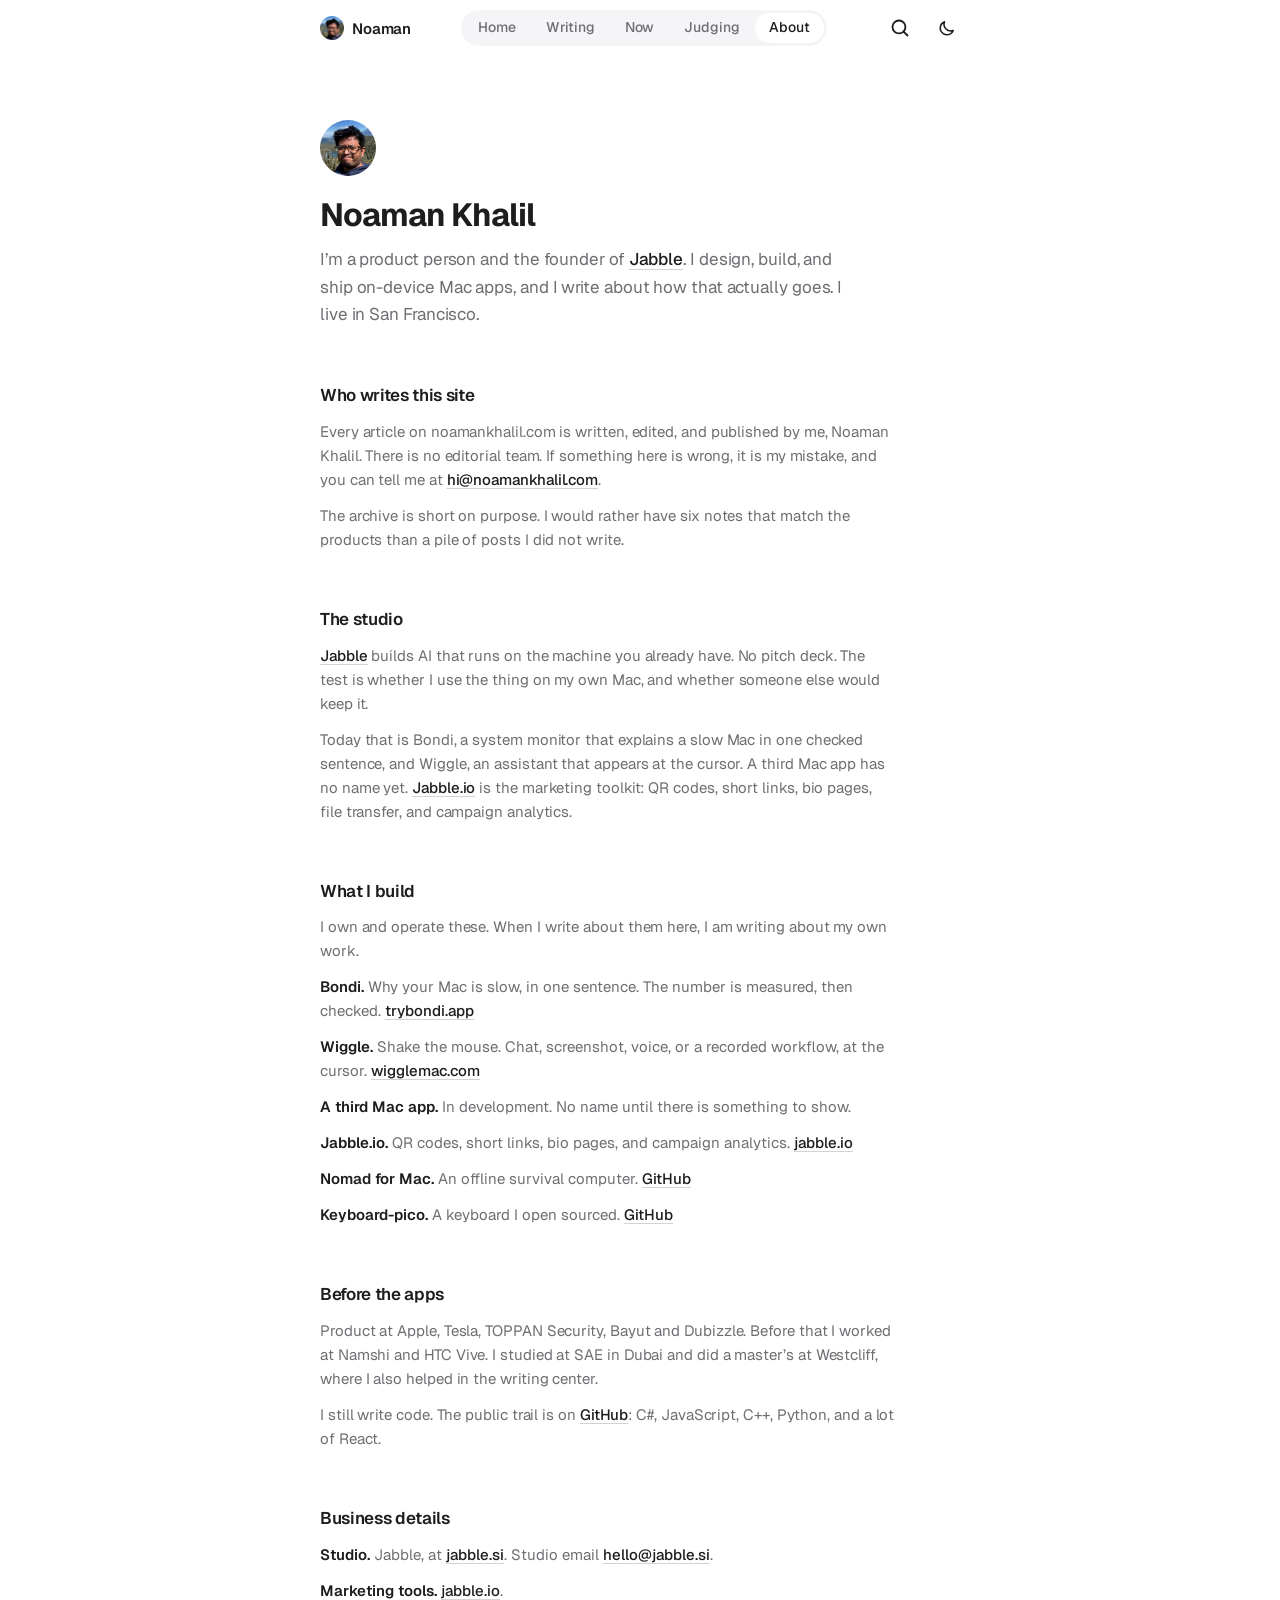
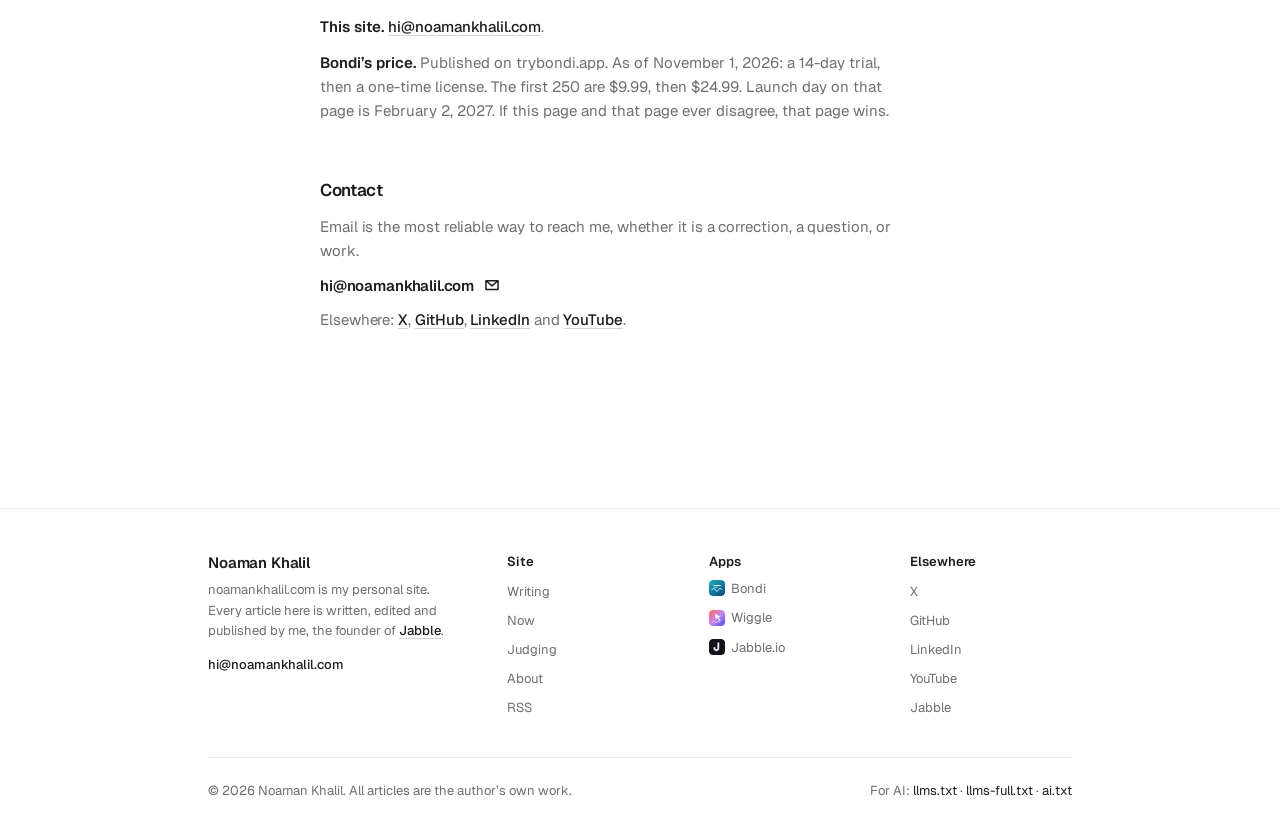
==== commit 5b6a8b6c: "Add a Judging section and drop the Apple retail line Judging is a page in the same bar as Writing an" ====
--- a/about/index.html
+++ b/about/index.html
@@ -47,7 +47,7 @@
       <img class="topbar-avatar" src="/assets/img/noaman.jpg" alt="" width="24" height="24">
       <span>Noaman</span>
     </a>
-    <nav class="topbar-nav" aria-label="Primary"><a class="topbar-nav-link" href="/">Home</a><a class="topbar-nav-link" href="/blog">Writing</a><a class="topbar-nav-link" href="/now">Now</a><a class="topbar-nav-link is-active" href="/about">About</a></nav>
+    <nav class="topbar-nav" aria-label="Primary"><a class="topbar-nav-link" href="/">Home</a><a class="topbar-nav-link" href="/blog">Writing</a><a class="topbar-nav-link" href="/now">Now</a><a class="topbar-nav-link" href="/judging">Judging</a><a class="topbar-nav-link is-active" href="/about">About</a></nav>
     <div class="topbar-actions">
       <button class="search-button" type="button" aria-controls="article-search" aria-expanded="false" aria-label="Search articles"><svg width="20" height="20" viewBox="0 0 24 24" fill="none" aria-hidden="true"><path d="M10.75 18.5C15.0302 18.5 18.5 15.0302 18.5 10.75C18.5 6.46979 15.0302 3 10.75 3C6.46979 3 3 6.46979 3 10.75C3 15.0302 6.46979 18.5 10.75 18.5Z" stroke="currentColor" stroke-width="2.2" stroke-linecap="round" stroke-linejoin="round"></path><path d="M16.25 16.25L21 21" stroke="currentColor" stroke-width="2.2" stroke-linecap="round"></path></svg></button>
       <button class="theme-button" type="button" aria-label="Switch theme">
@@ -57,7 +57,7 @@
     </div>
   </div>
   <div class="menu-overlay" id="site-menu" hidden>
-    <nav class="menu-nav" aria-label="Primary"><div class="menu-list"><a class="menu-link" href="/">Home</a><a class="menu-link" href="/blog">Writing</a><a class="menu-link" href="/now">Now</a><a class="menu-link is-active" href="/about">About</a></div></nav>
+    <nav class="menu-nav" aria-label="Primary"><div class="menu-list"><a class="menu-link" href="/">Home</a><a class="menu-link" href="/blog">Writing</a><a class="menu-link" href="/now">Now</a><a class="menu-link" href="/judging">Judging</a><a class="menu-link is-active" href="/about">About</a></div></nav>
   </div>
   <div class="search-dialog" id="article-search" role="dialog" aria-modal="true" aria-labelledby="article-search-title" hidden>
     <div class="search-panel">
@@ -108,7 +108,7 @@
   </section>
   <section class="content-section">
     <h2 class="section-title">Before the apps</h2>
-    <p class="prose-line">Product manager at Tesla, TOPPAN Security, Bayut and Dubizzle. Before that I worked at Namshi, spent a month with HTC Vive, and did a retail contract at Apple in Dubai. I studied at SAE in Dubai and did a master’s at Westcliff, where I also helped in the writing center.</p>
+    <p class="prose-line">Product at Apple, Tesla, TOPPAN Security, Bayut and Dubizzle. Before that I worked at Namshi and HTC Vive. I studied at SAE in Dubai and did a master’s at Westcliff, where I also helped in the writing center.</p>
     <p class="prose-line">I still write code. The public trail is on <a class="inline-link" href="https://github.com/NoamanKhalil">GitHub</a>: C#, JavaScript, C++, Python, and a lot of React.</p>
   </section>
   <section class="content-section">
@@ -141,6 +141,7 @@
         <ul class="footer-col-list">
           <li><a class="footer-link" href="/blog">Writing</a></li>
           <li><a class="footer-link" href="/now">Now</a></li>
+          <li><a class="footer-link" href="/judging">Judging</a></li>
           <li><a class="footer-link" href="/about">About</a></li>
           <li><a class="footer-link" href="/feed.xml">RSS</a></li>
         </ul>
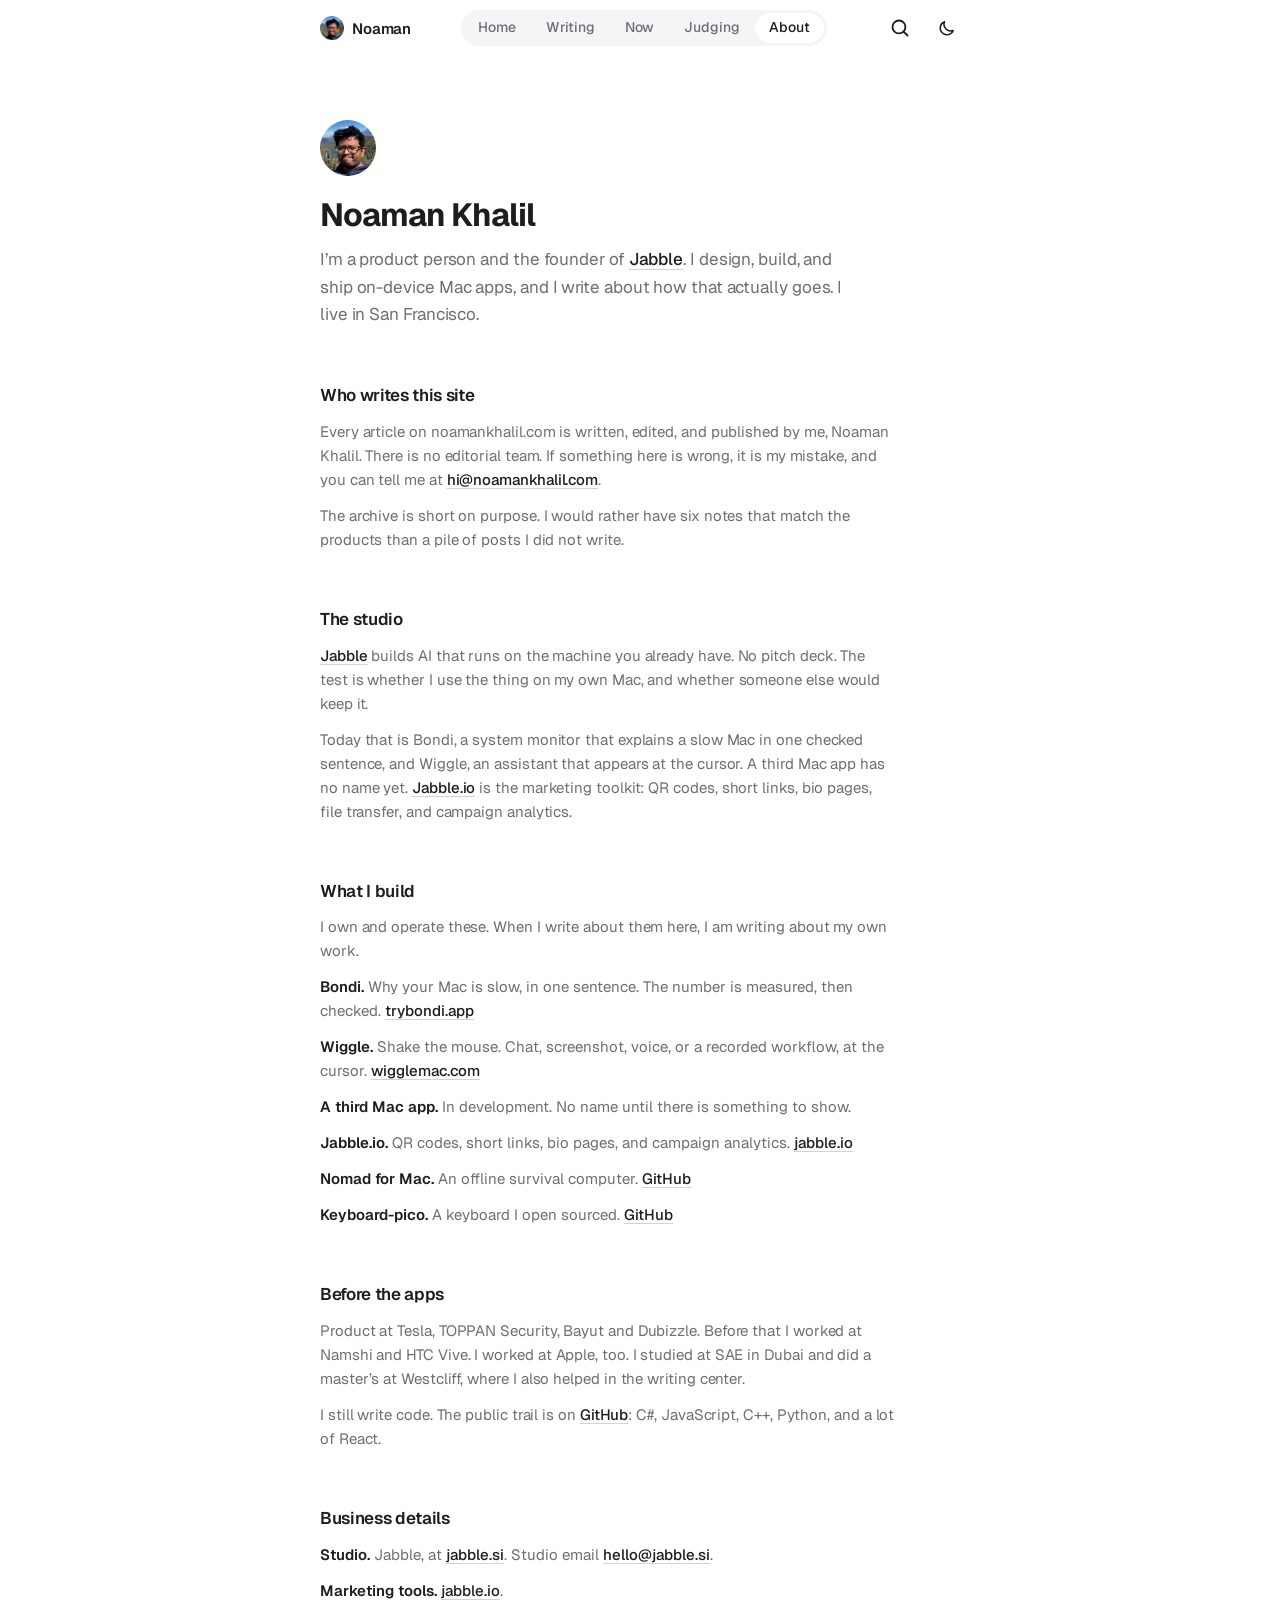
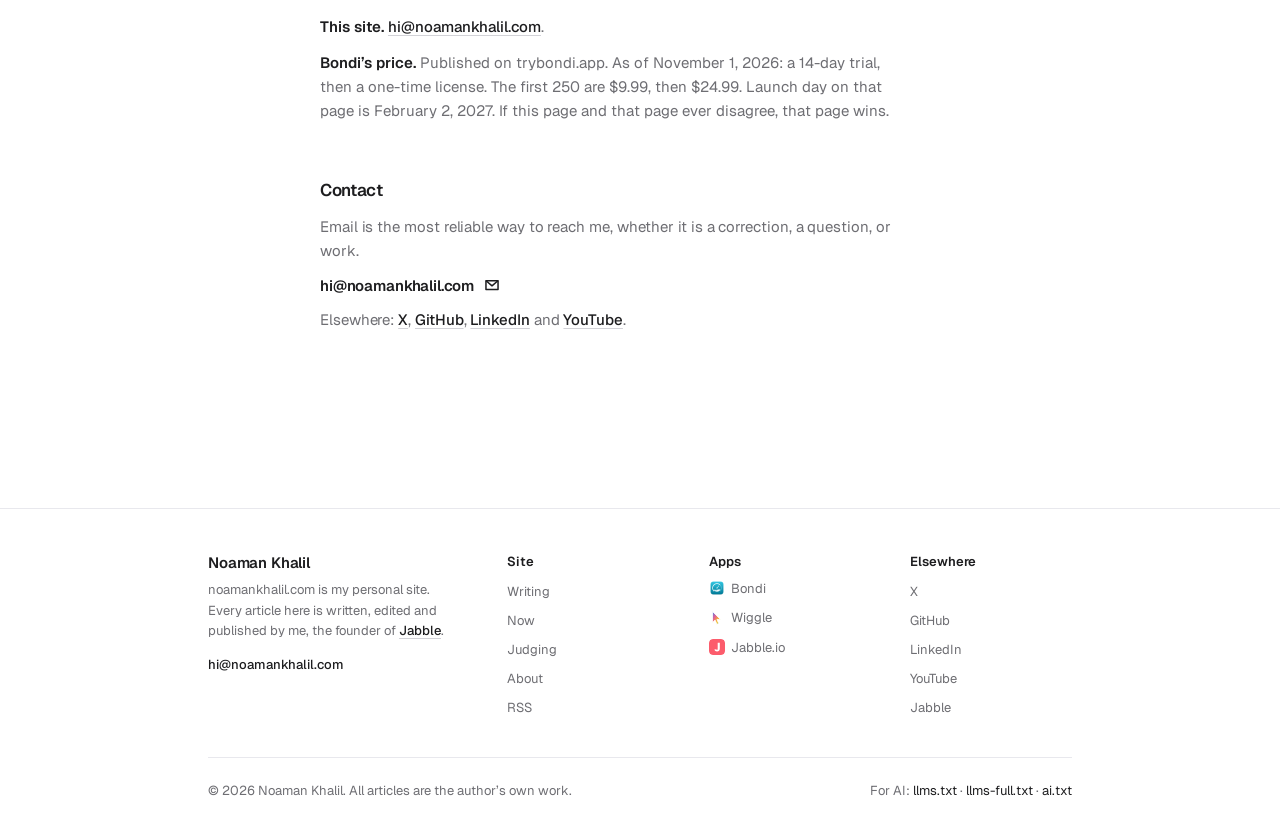
==== commit cbd1b409: "Use the real app icons and an ambiguous Apple line Bondi, Wiggle, Jabble, and Nomad now use the mark" ====
--- a/about/index.html
+++ b/about/index.html
@@ -108,7 +108,7 @@
   </section>
   <section class="content-section">
     <h2 class="section-title">Before the apps</h2>
-    <p class="prose-line">Product at Apple, Tesla, TOPPAN Security, Bayut and Dubizzle. Before that I worked at Namshi and HTC Vive. I studied at SAE in Dubai and did a master’s at Westcliff, where I also helped in the writing center.</p>
+    <p class="prose-line">Product at Tesla, TOPPAN Security, Bayut and Dubizzle. Before that I worked at Namshi and HTC Vive. I worked at Apple, too. I studied at SAE in Dubai and did a master’s at Westcliff, where I also helped in the writing center.</p>
     <p class="prose-line">I still write code. The public trail is on <a class="inline-link" href="https://github.com/NoamanKhalil">GitHub</a>: C#, JavaScript, C++, Python, and a lot of React.</p>
   </section>
   <section class="content-section">
@@ -149,7 +149,7 @@
       <nav aria-label="Apps">
         <p class="footer-col-title">Apps</p>
         <ul class="footer-col-list">
-          <li><a class="footer-link" href="https://trybondi.app/?ref=noamankhalil" target="_blank" rel="noopener"><img class="footer-link-icon" src="/assets/img/products/bondi.svg" alt="" width="16" height="16" loading="lazy">Bondi</a></li>
+          <li><a class="footer-link" href="https://trybondi.app/?ref=noamankhalil" target="_blank" rel="noopener"><img class="footer-link-icon" src="/assets/img/products/bondi.png" alt="" width="16" height="16" loading="lazy">Bondi</a></li>
           <li><a class="footer-link" href="https://wigglemac.com/?ref=noamankhalil" target="_blank" rel="noopener"><img class="footer-link-icon" src="/assets/img/products/wiggle.svg" alt="" width="16" height="16" loading="lazy">Wiggle</a></li>
           <li><a class="footer-link" href="https://jabble.io/?ref=noamankhalil" target="_blank" rel="noopener"><img class="footer-link-icon" src="/assets/img/products/jabble.svg" alt="" width="16" height="16" loading="lazy">Jabble.io</a></li>
         </ul>
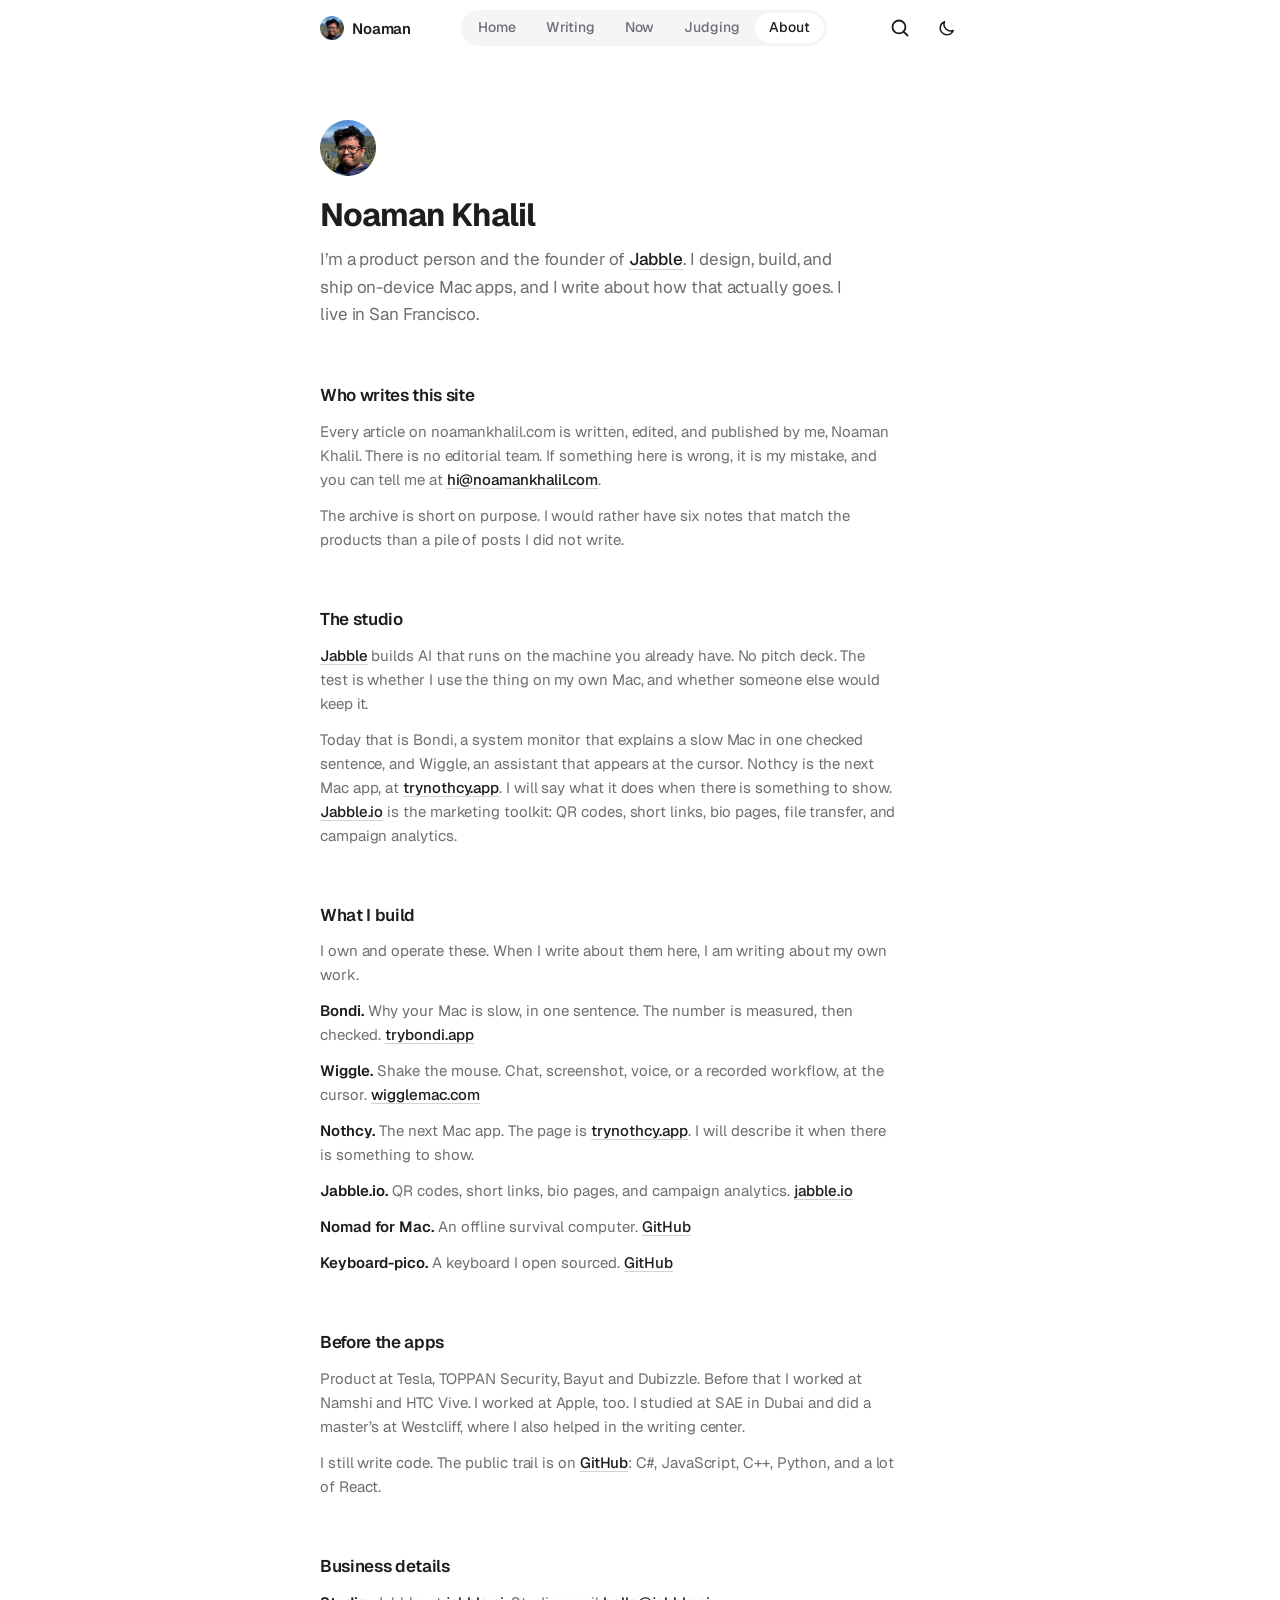
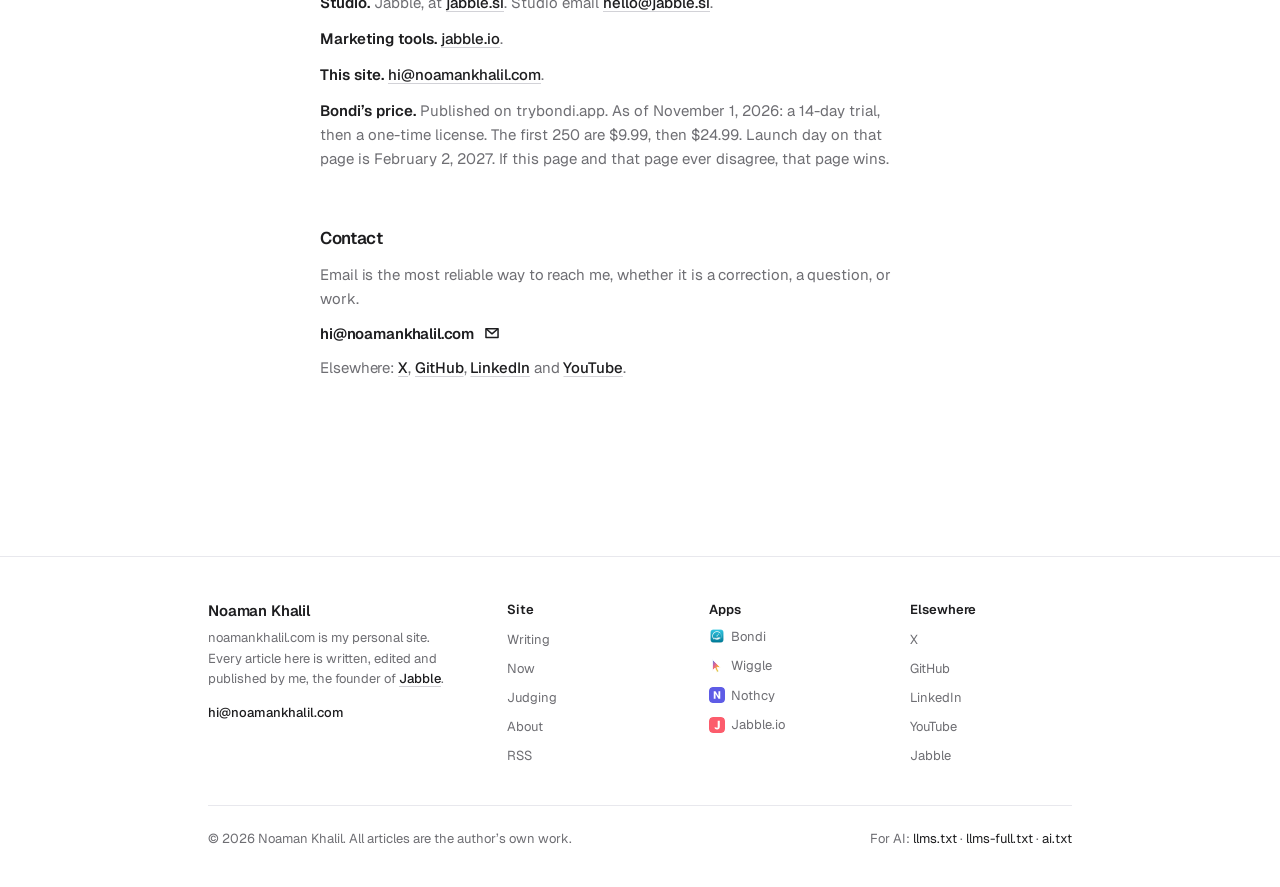
==== commit a3786fb9: "Point the site at Nothcy on trynothcy.app Name the next Mac app Nothcy and link the home tile, foote" ====
--- a/about/index.html
+++ b/about/index.html
@@ -13,7 +13,7 @@
 <meta charset="utf-8">
 <meta name="viewport" content="width=device-width, initial-scale=1">
 <title>About</title>
-<meta name="description" content="Noaman Khalil is the founder of Jabble. He builds Bondi and Wiggle, two on-device Mac apps, and writes every article on this site himself.">
+<meta name="description" content="Noaman Khalil is the founder of Jabble. He builds Bondi, Wiggle, and Nothcy, and writes every article on this site himself.">
 <meta name="author" content="Noaman Khalil">
 <link rel="icon" type="image/svg+xml" href="/assets/img/ico/favicon.svg">
 <link rel="manifest" href="/assets/img/ico/site.webmanifest">
@@ -27,14 +27,14 @@
 <meta name="twitter:site" content="@KhalilNoaman">
 <meta name="twitter:creator" content="@KhalilNoaman">
 <meta name="twitter:title" content="About">
-<meta name="twitter:description" content="Noaman Khalil is the founder of Jabble. He builds Bondi and Wiggle, two on-device Mac apps, and writes every article on this site himself.">
+<meta name="twitter:description" content="Noaman Khalil is the founder of Jabble. He builds Bondi, Wiggle, and Nothcy, and writes every article on this site himself.">
 <meta property="og:title" content="About">
-<meta property="og:description" content="Noaman Khalil is the founder of Jabble. He builds Bondi and Wiggle, two on-device Mac apps, and writes every article on this site himself.">
+<meta property="og:description" content="Noaman Khalil is the founder of Jabble. He builds Bondi, Wiggle, and Nothcy, and writes every article on this site himself.">
 <meta property="og:url" content="https://noamankhalil.com/about">
 <meta property="og:type" content="website">
 <meta property="og:site_name" content="noamankhalil.com">
 <meta property="og:image" content="https://noamankhalil.com/assets/img/noaman.jpg">
-<script type="application/ld+json">{"@context": "https://schema.org", "@graph": [{"@type": "Person", "@id": "https://noamankhalil.com/#person", "name": "Noaman Khalil", "alternateName": "Noaman", "url": "https://noamankhalil.com/about", "image": "https://noamankhalil.com/assets/img/noaman.jpg", "email": "mailto:hi@noamankhalil.com", "jobTitle": "Founder of Jabble", "homeLocation": "San Francisco, California", "description": "Noaman Khalil builds on-device Mac apps under Jabble, including Bondi and Wiggle, and writes about the work at noamankhalil.com.", "sameAs": ["https://x.com/KhalilNoaman", "https://github.com/NoamanKhalil", "https://www.linkedin.com/in/noamank", "https://www.youtube.com/channel/UCtg4sirNQu0z3b1VhSxiKQA", "https://jabble.si/", "https://jabble.io/"]}, {"@type": "WebSite", "@id": "https://noamankhalil.com/#website", "name": "noamankhalil.com", "url": "https://noamankhalil.com/", "description": "Noaman Khalil builds on-device Mac apps under Jabble and writes about the work.", "publisher": {"@id": "https://noamankhalil.com/#person"}}]}</script>
+<script type="application/ld+json">{"@context": "https://schema.org", "@graph": [{"@type": "Person", "@id": "https://noamankhalil.com/#person", "name": "Noaman Khalil", "alternateName": "Noaman", "url": "https://noamankhalil.com/about", "image": "https://noamankhalil.com/assets/img/noaman.jpg", "email": "mailto:hi@noamankhalil.com", "jobTitle": "Founder of Jabble", "homeLocation": "San Francisco, California", "description": "Noaman Khalil builds on-device Mac apps under Jabble, including Bondi, Wiggle, and Nothcy, and writes about the work at noamankhalil.com.", "sameAs": ["https://x.com/KhalilNoaman", "https://github.com/NoamanKhalil", "https://www.linkedin.com/in/noamank", "https://www.youtube.com/channel/UCtg4sirNQu0z3b1VhSxiKQA", "https://jabble.si/", "https://jabble.io/", "https://trynothcy.app/"]}, {"@type": "WebSite", "@id": "https://noamankhalil.com/#website", "name": "noamankhalil.com", "url": "https://noamankhalil.com/", "description": "Noaman Khalil builds on-device Mac apps under Jabble and writes about the work.", "publisher": {"@id": "https://noamankhalil.com/#person"}}]}</script>
 </head>
 <body>
 <header class="site-header">
@@ -92,7 +92,7 @@
   <section class="content-section">
     <h2 class="section-title">The studio</h2>
     <p class="prose-line"><a class="inline-link" href="https://jabble.si/?ref=noamankhalil">Jabble</a> builds AI that runs on the machine you already have. No pitch deck. The test is whether I use the thing on my own Mac, and whether someone else would keep it.</p>
-    <p class="prose-line">Today that is Bondi, a system monitor that explains a slow Mac in one checked sentence, and Wiggle, an assistant that appears at the cursor. A third Mac app has no name yet. <a class="inline-link" href="https://jabble.io/?ref=noamankhalil">Jabble.io</a> is the marketing toolkit: QR codes, short links, bio pages, file transfer, and campaign analytics.</p>
+    <p class="prose-line">Today that is Bondi, a system monitor that explains a slow Mac in one checked sentence, and Wiggle, an assistant that appears at the cursor. Nothcy is the next Mac app, at <a class="inline-link" href="https://trynothcy.app/?ref=noamankhalil">trynothcy.app</a>. I will say what it does when there is something to show. <a class="inline-link" href="https://jabble.io/?ref=noamankhalil">Jabble.io</a> is the marketing toolkit: QR codes, short links, bio pages, file transfer, and campaign analytics.</p>
   </section>
   <section class="content-section">
     <h2 class="section-title">What I build</h2>
@@ -100,7 +100,7 @@
     <ul class="now-focus-list">
       <li class="now-focus-item"><b>Bondi.</b> Why your Mac is slow, in one sentence. The number is measured, then checked. <a class="inline-link" href="https://trybondi.app/?ref=noamankhalil">trybondi.app</a></li>
       <li class="now-focus-item"><b>Wiggle.</b> Shake the mouse. Chat, screenshot, voice, or a recorded workflow, at the cursor. <a class="inline-link" href="https://wigglemac.com/?ref=noamankhalil">wigglemac.com</a></li>
-      <li class="now-focus-item"><b>A third Mac app.</b> In development. No name until there is something to show.</li>
+      <li class="now-focus-item"><b>Nothcy.</b> The next Mac app. The page is <a class="inline-link" href="https://trynothcy.app/?ref=noamankhalil">trynothcy.app</a>. I will describe it when there is something to show.</li>
       <li class="now-focus-item"><b>Jabble.io.</b> QR codes, short links, bio pages, and campaign analytics. <a class="inline-link" href="https://jabble.io/?ref=noamankhalil">jabble.io</a></li>
       <li class="now-focus-item"><b>Nomad for Mac.</b> An offline survival computer. <a class="inline-link" href="https://github.com/NoamanKhalil/project-nomad-MacOs">GitHub</a></li>
       <li class="now-focus-item"><b>Keyboard-pico.</b> A keyboard I open sourced. <a class="inline-link" href="https://github.com/NoamanKhalil/Keyboard-pico">GitHub</a></li>
@@ -151,6 +151,7 @@
         <ul class="footer-col-list">
           <li><a class="footer-link" href="https://trybondi.app/?ref=noamankhalil" target="_blank" rel="noopener"><img class="footer-link-icon" src="/assets/img/products/bondi.png" alt="" width="16" height="16" loading="lazy">Bondi</a></li>
           <li><a class="footer-link" href="https://wigglemac.com/?ref=noamankhalil" target="_blank" rel="noopener"><img class="footer-link-icon" src="/assets/img/products/wiggle.svg" alt="" width="16" height="16" loading="lazy">Wiggle</a></li>
+          <li><a class="footer-link" href="https://trynothcy.app/?ref=noamankhalil" target="_blank" rel="noopener"><img class="footer-link-icon" src="/assets/img/products/nothcy.svg" alt="" width="16" height="16" loading="lazy">Nothcy</a></li>
           <li><a class="footer-link" href="https://jabble.io/?ref=noamankhalil" target="_blank" rel="noopener"><img class="footer-link-icon" src="/assets/img/products/jabble.svg" alt="" width="16" height="16" loading="lazy">Jabble.io</a></li>
         </ul>
       </nav>
